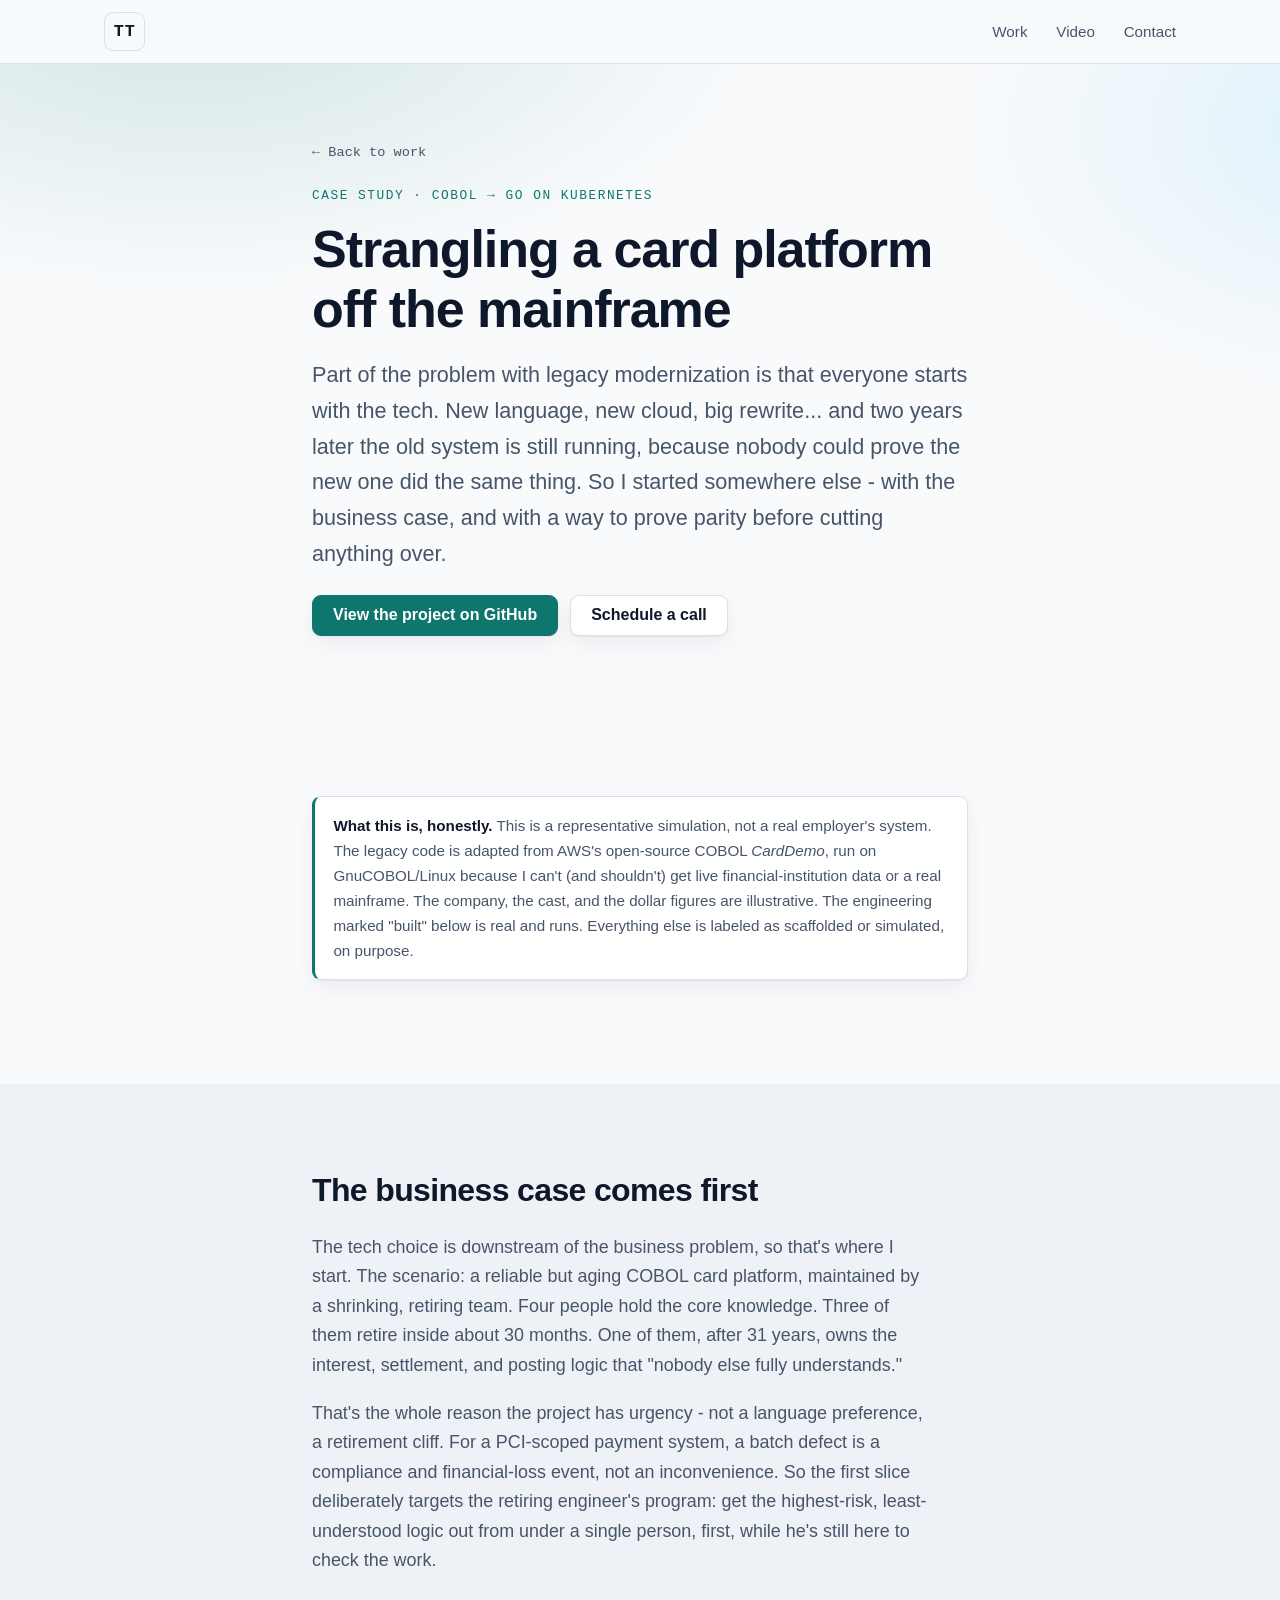
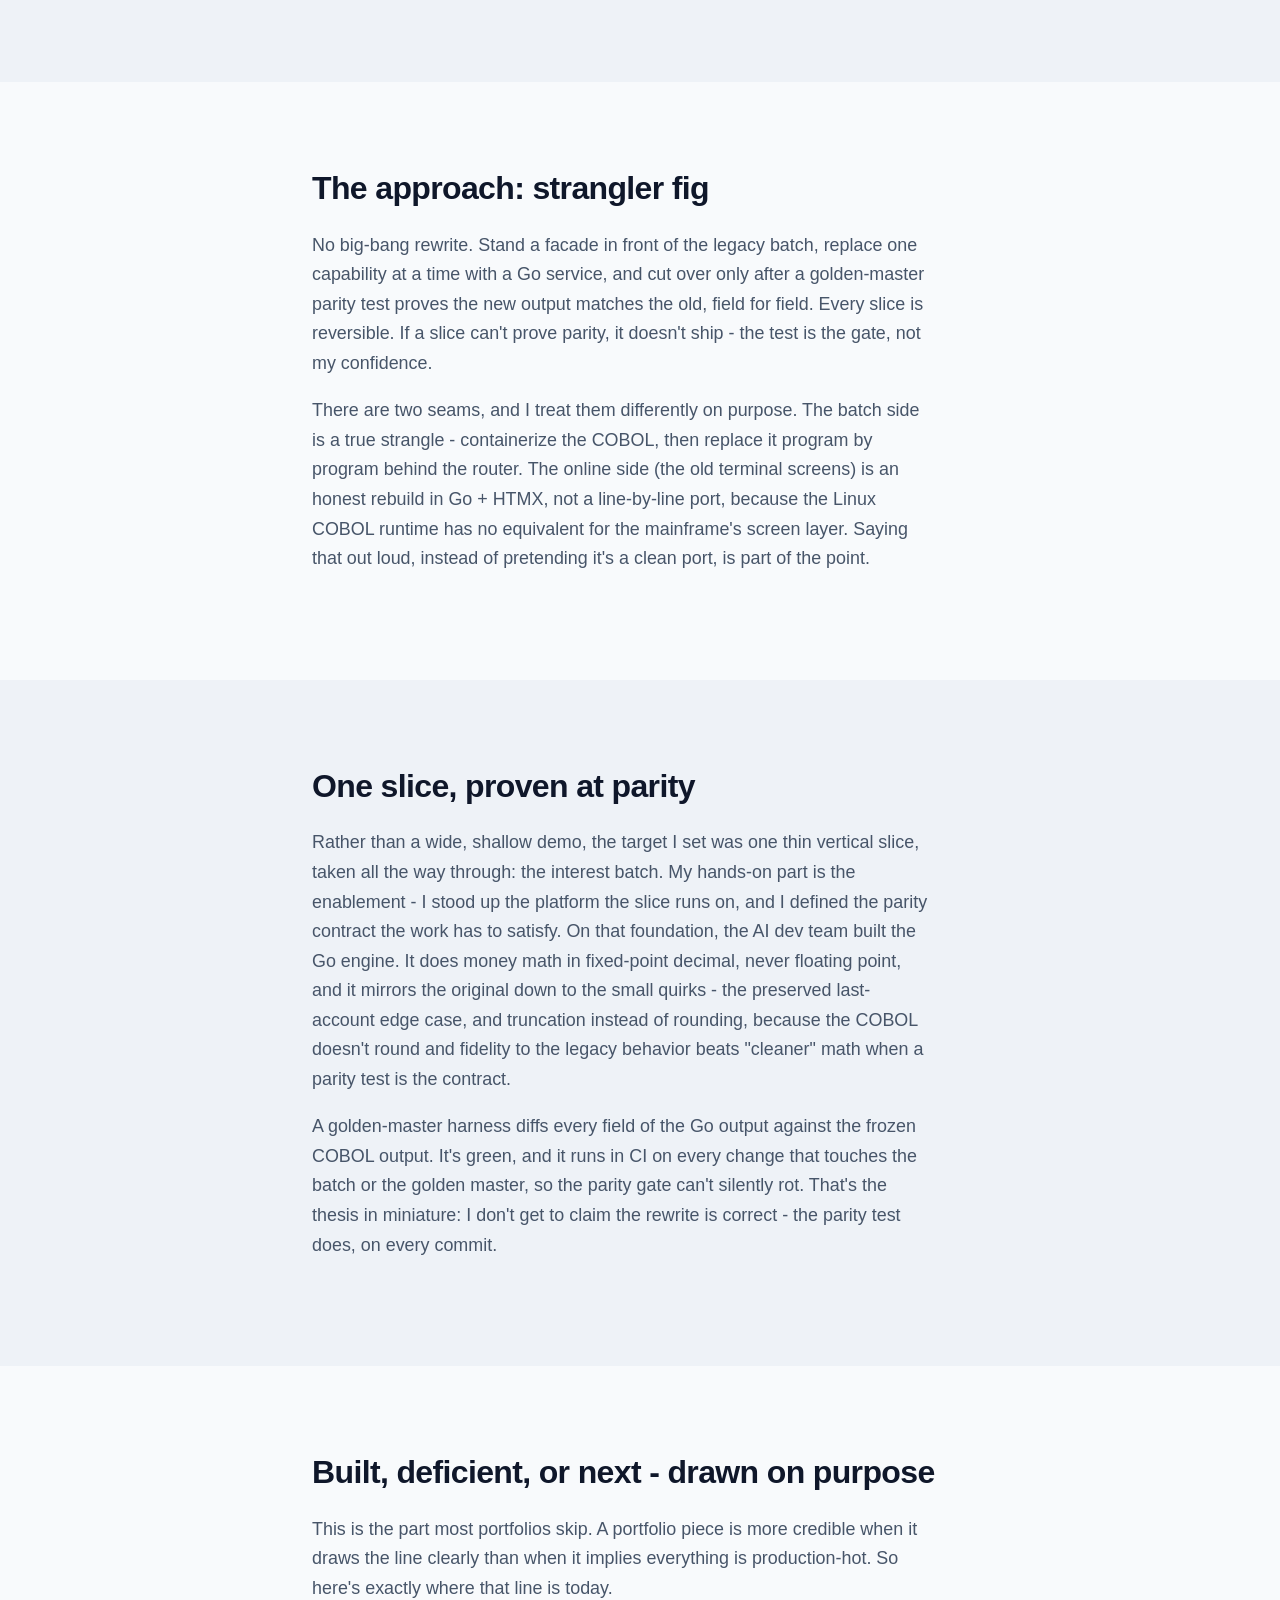
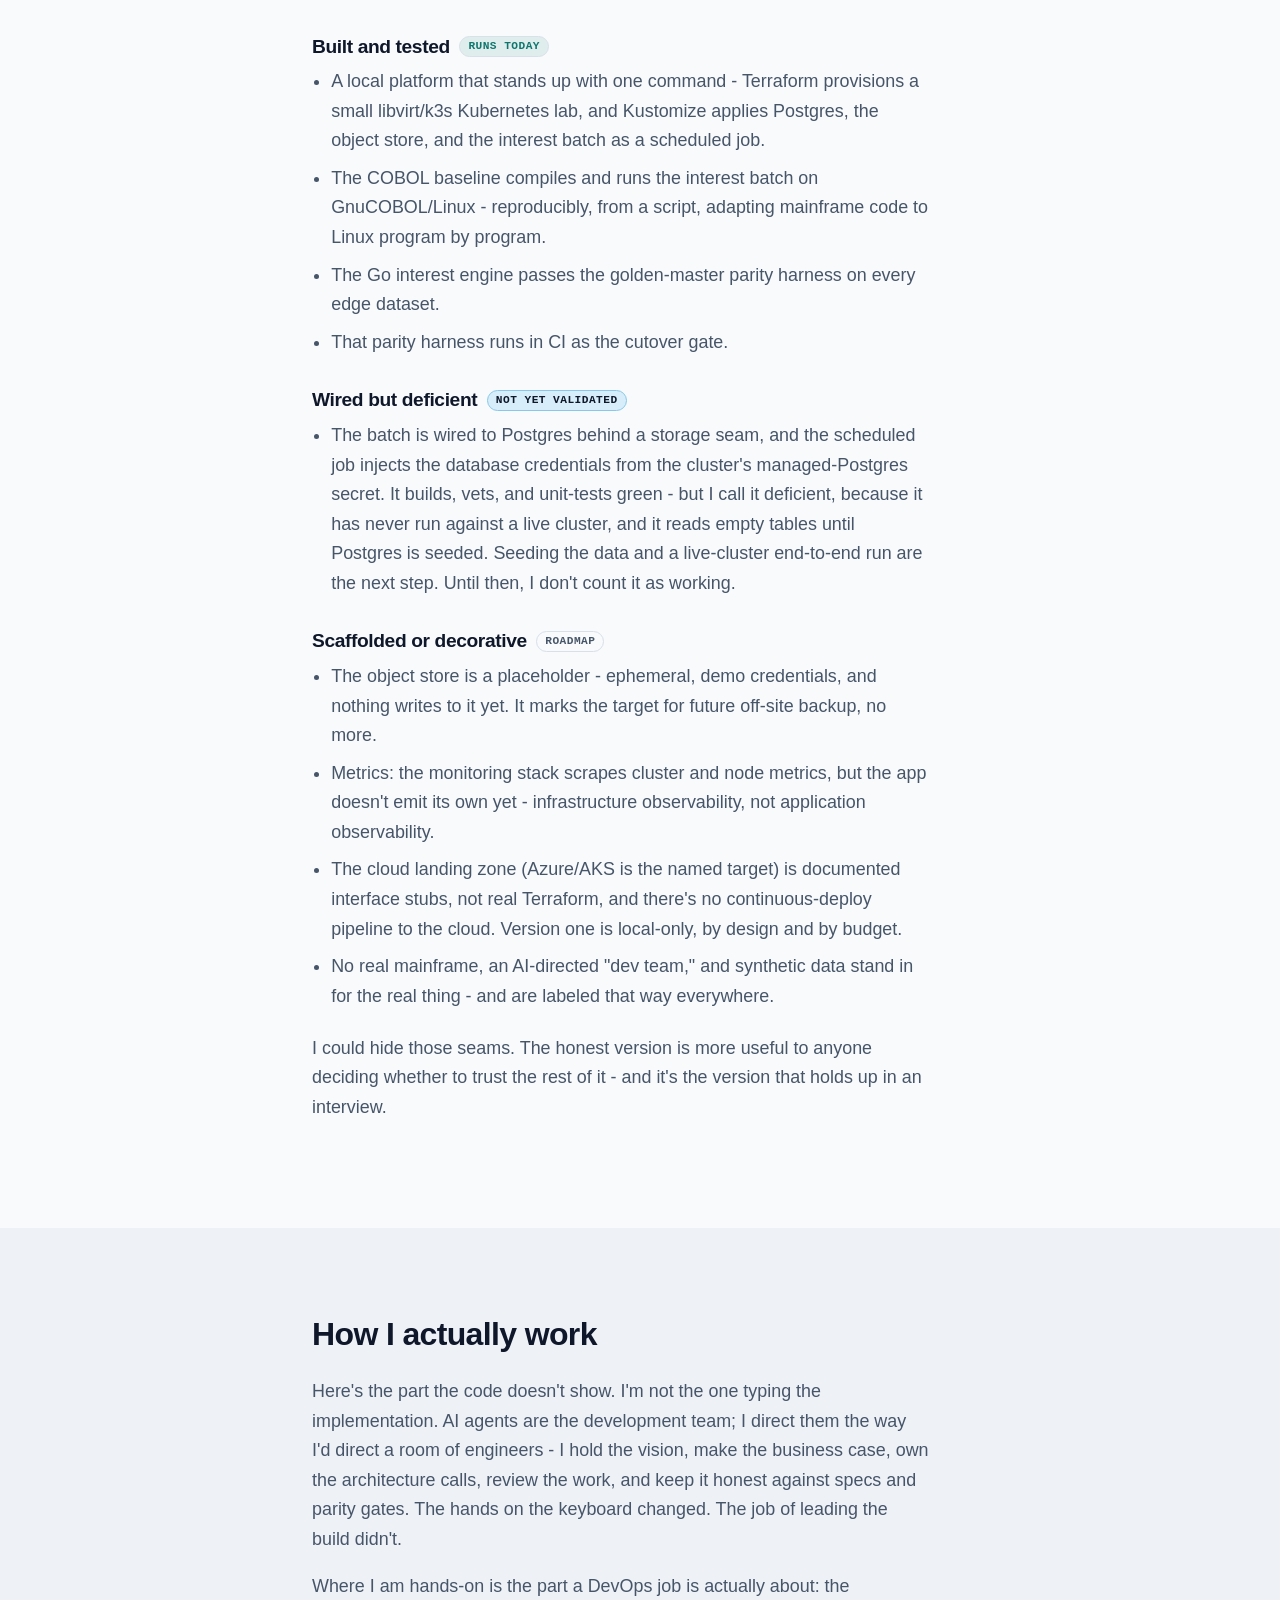
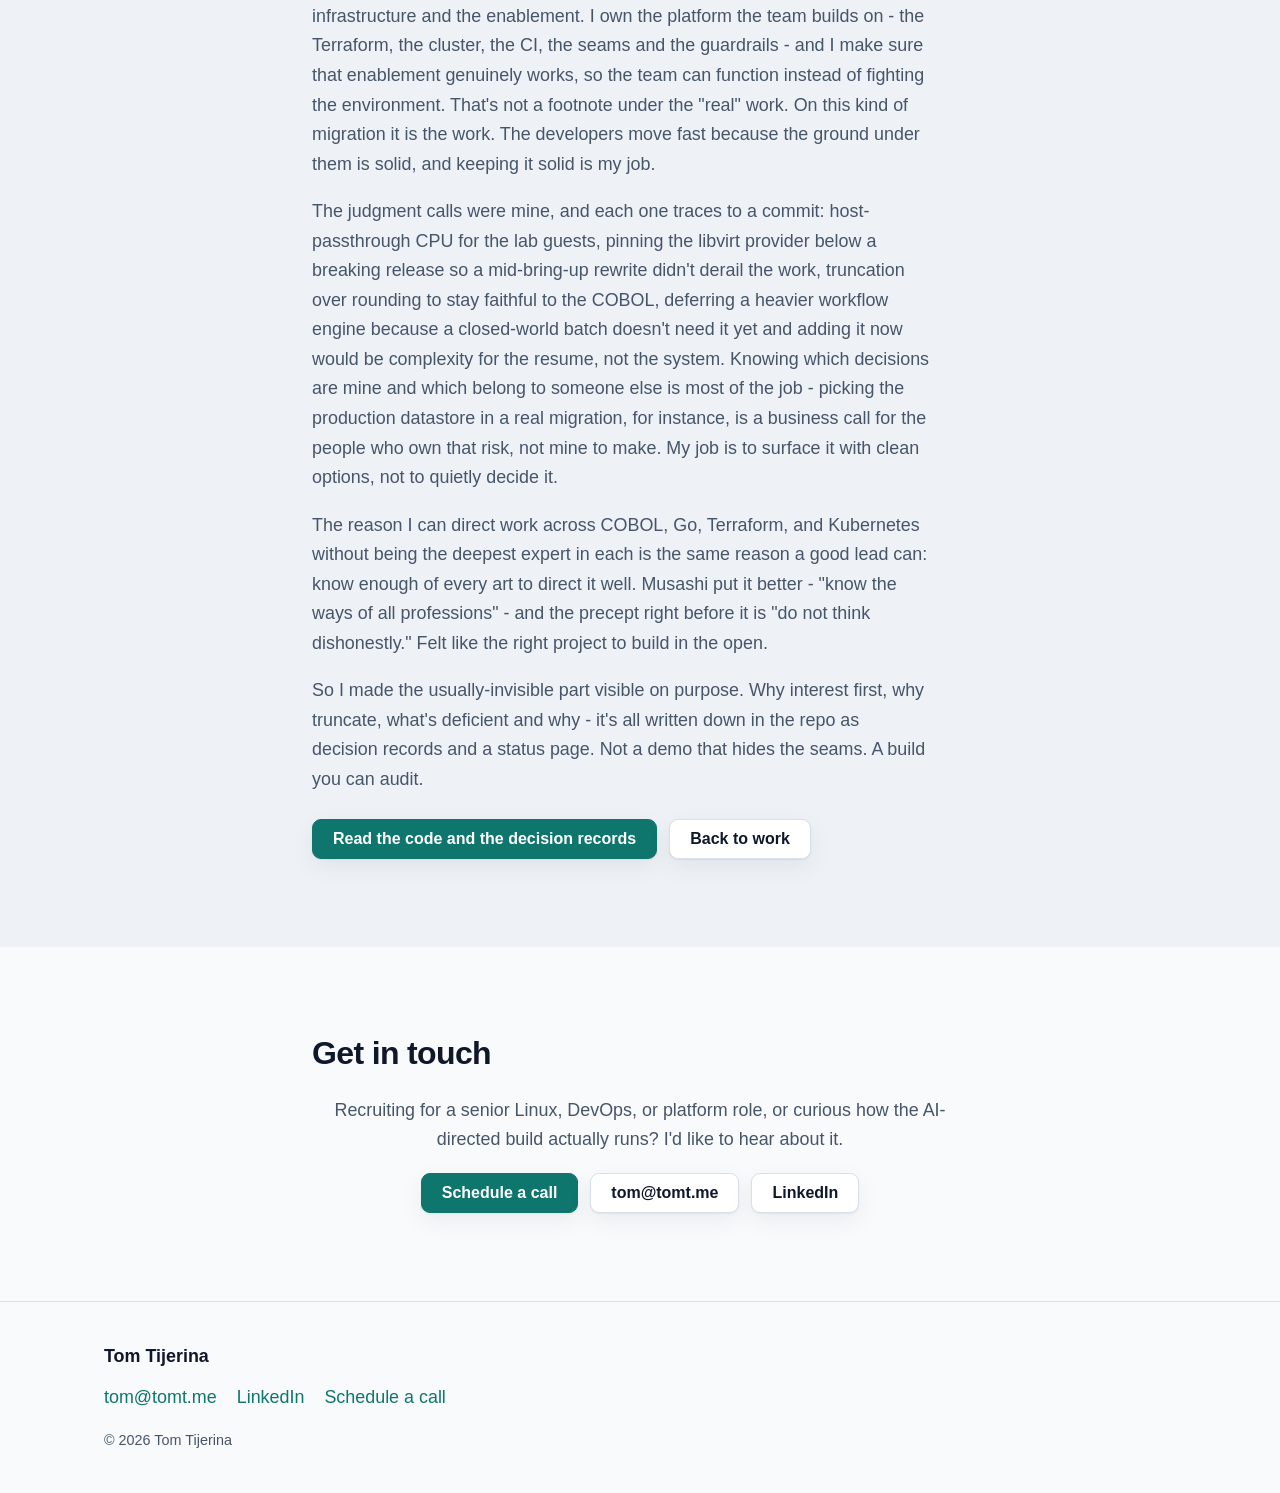
==== cardsys-modernization.html @ e2cc7437 "Add unlinked CardSys modernization case-study page Why: Tom wants to review the rendered COBOL-to-Go" ====
<!DOCTYPE html>
<html lang="en">
<head>
  <meta charset="UTF-8" />
  <meta name="viewport" content="width=device-width, initial-scale=1.0" />

  <title>Strangling a COBOL card platform off the mainframe — Tom Tijerina</title>
  <meta name="description" content="A case study: modernizing an aging COBOL credit-card platform to Go on Kubernetes with the strangler-fig pattern. Business case first, one parity-tested slice proven, and an honest line drawn between what runs today and what is still scaffolded." />
  <meta name="author" content="Tom Tijerina" />
  <link rel="canonical" href="https://tomt.me/cardsys-modernization.html" />

  <link rel="icon" href="/favicon.svg" type="image/svg+xml" />

  <!-- Open Graph -->
  <meta property="og:type" content="article" />
  <meta property="og:site_name" content="Tom Tijerina" />
  <meta property="og:title" content="Strangling a COBOL card platform off the mainframe" />
  <meta property="og:description" content="Business case first, one parity-tested slice proven, and an honest line between what runs today and what is still scaffolded. COBOL to Go on Kubernetes, the strangler-fig way." />
  <meta property="og:url" content="https://tomt.me/cardsys-modernization.html" />
  <meta property="og:image" content="https://tomt.me/og-image.png" />
  <meta property="og:image:alt" content="Tom Tijerina — mainframe modernization case study" />

  <!-- Twitter / X card -->
  <meta name="twitter:card" content="summary_large_image" />
  <meta name="twitter:title" content="Strangling a COBOL card platform off the mainframe" />
  <meta name="twitter:description" content="Business case first, one parity-tested slice proven, and an honest line between what runs today and what is still scaffolded." />
  <meta name="twitter:image" content="https://tomt.me/og-image.png" />

  <meta name="theme-color" content="#0f172a" media="(prefers-color-scheme: dark)" />
  <meta name="theme-color" content="#f8fafc" media="(prefers-color-scheme: light)" />

  <link rel="stylesheet" href="/styles.css" />

  <!-- Case-study-only styles. Scoped here so the shared stylesheet needs no edits. -->
  <style>
    .case-hero { padding-block: clamp(2.5rem, 7vw, 4.5rem); }
    .backlink {
      display: inline-block;
      font-family: var(--font-mono);
      font-size: .85rem;
      color: var(--text-muted);
      margin-bottom: 1.25rem;
    }
    .backlink:hover { color: var(--text); }
    .case-lede {
      font-size: clamp(1.1rem, 1rem + 0.6vw, 1.35rem);
      color: var(--text-muted);
      max-width: 60ch;
      margin: 0 0 1.5rem;
    }
    .disclaimer {
      background: var(--surface);
      border: 1px solid var(--border);
      border-left: 3px solid var(--accent);
      border-radius: var(--radius-sm);
      padding: 1rem 1.15rem;
      margin: 0 0 1rem;
      font-size: .95rem;
      color: var(--text-muted);
      box-shadow: var(--shadow);
    }
    .disclaimer strong { color: var(--text); }
    .prose h3 {
      font-size: 1.2rem;
      margin: 2rem 0 .6rem;
      color: var(--text);
    }
    .prose ul { color: var(--text-muted); padding-left: 1.2rem; margin: 0 0 1.1rem; }
    .prose li { margin-bottom: .5rem; }
    .status-group { margin: 0 0 1.4rem; }
    .badge {
      display: inline-block;
      font-family: var(--font-mono);
      font-size: .7rem;
      letter-spacing: .04em;
      text-transform: uppercase;
      padding: .18rem .5rem;
      border-radius: 999px;
      border: 1px solid var(--border);
      color: var(--accent);
      background: color-mix(in srgb, var(--accent) 10%, transparent);
      vertical-align: middle;
    }
    .badge--warn {
      color: var(--text);
      background: color-mix(in srgb, var(--focus) 14%, transparent);
      border-color: color-mix(in srgb, var(--focus) 40%, var(--border));
    }
    .badge--muted { color: var(--text-muted); background: transparent; }
    .status-group h3 { display: flex; align-items: center; gap: .6rem; flex-wrap: wrap; }
  </style>
</head>
<body>
  <a class="skip-link" href="#main">Skip to content</a>

  <header class="site-header">
    <nav class="nav" aria-label="Primary">
      <a class="nav__brand" href="/" aria-label="Tom Tijerina — home">TT</a>
      <ul class="nav__links">
        <li><a href="/#work">Work</a></li>
        <li><a href="/#video">Video</a></li>
        <li><a href="/#contact">Contact</a></li>
      </ul>
    </nav>
  </header>

  <main id="main">
    <!-- ===================== INTRO ===================== -->
    <section class="hero case-hero" aria-labelledby="case-title">
      <div class="container container--narrow">
        <a class="backlink" href="/#work">&larr; Back to work</a>
        <p class="hero__eyebrow">Case study &middot; COBOL &rarr; Go on Kubernetes</p>
        <h1 id="case-title" class="hero__title" style="font-size: clamp(2rem, 1.4rem + 3vw, 3.25rem);">
          Strangling a card platform off the mainframe
        </h1>
        <p class="case-lede">
          Part of the problem with legacy modernization is that everyone starts with the tech.
          New language, new cloud, big rewrite... and two years later the old system is still
          running, because nobody could prove the new one did the same thing. So I started
          somewhere else - with the business case, and with a way to prove parity before cutting
          anything over.
        </p>
        <div class="cta-row">
          <a class="btn btn--primary" href="https://github.com/Tom-T/cardsys-modernization" rel="noopener">
            View the project on GitHub
          </a>
          <a class="btn" href="https://cal.com/tomtijerina/">Schedule a call</a>
        </div>
      </div>
    </section>

    <!-- ===================== DISCLAIMER ===================== -->
    <section class="section" aria-label="What this project is">
      <div class="container container--narrow">
        <p class="disclaimer">
          <strong>What this is, honestly.</strong> This is a representative simulation, not a real
          employer's system. The legacy code is adapted from AWS's open-source COBOL <em>CardDemo</em>,
          run on GnuCOBOL/Linux because I can't (and shouldn't) get live financial-institution data or a
          real mainframe. The company, the cast, and the dollar figures are illustrative. The
          engineering marked "built" below is real and runs. Everything else is labeled as scaffolded or
          simulated, on purpose.
        </p>
      </div>
    </section>

    <!-- ===================== BUSINESS CASE ===================== -->
    <section class="section section--alt" aria-labelledby="s-business">
      <div class="container container--narrow">
        <h2 id="s-business" class="section__title">The business case comes first</h2>
        <div class="prose" style="max-width: 62ch;">
          <p>
            The tech choice is downstream of the business problem, so that's where I start. The
            scenario: a reliable but aging COBOL card platform, maintained by a shrinking, retiring
            team. Four people hold the core knowledge. Three of them retire inside about 30 months. One
            of them, after 31 years, owns the interest, settlement, and posting logic that "nobody else
            fully understands."
          </p>
          <p>
            That's the whole reason the project has urgency - not a language preference, a retirement
            cliff. For a PCI-scoped payment system, a batch defect is a compliance and financial-loss
            event, not an inconvenience. So the first slice deliberately targets the retiring engineer's
            program: get the highest-risk, least-understood logic out from under a single person, first,
            while he's still here to check the work.
          </p>
        </div>
      </div>
    </section>

    <!-- ===================== APPROACH ===================== -->
    <section class="section" aria-labelledby="s-approach">
      <div class="container container--narrow">
        <h2 id="s-approach" class="section__title">The approach: strangler fig</h2>
        <div class="prose" style="max-width: 62ch;">
          <p>
            No big-bang rewrite. Stand a facade in front of the legacy batch, replace one capability at
            a time with a Go service, and cut over only after a golden-master parity test proves the new
            output matches the old, field for field. Every slice is reversible. If a slice can't prove
            parity, it doesn't ship - the test is the gate, not my confidence.
          </p>
          <p>
            There are two seams, and I treat them differently on purpose. The batch side is a true
            strangle - containerize the COBOL, then replace it program by program behind the router. The
            online side (the old terminal screens) is an honest rebuild in Go + HTMX, not a line-by-line
            port, because the Linux COBOL runtime has no equivalent for the mainframe's screen layer.
            Saying that out loud, instead of pretending it's a clean port, is part of the point.
          </p>
        </div>
      </div>
    </section>

    <!-- ===================== THE SLICE ===================== -->
    <section class="section section--alt" aria-labelledby="s-slice">
      <div class="container container--narrow">
        <h2 id="s-slice" class="section__title">One slice, proven at parity</h2>
        <div class="prose" style="max-width: 62ch;">
          <p>
            Rather than a wide, shallow demo, the target I set was one thin vertical slice, taken all
            the way through: the interest batch. My hands-on part is the enablement - I stood up the
            platform the slice runs on, and I defined the parity contract the work has to satisfy. On
            that foundation, the AI dev team built the Go engine. It does money math in fixed-point
            decimal, never floating point, and it mirrors the original down to the small quirks - the
            preserved last-account edge case, and truncation instead of rounding, because the COBOL
            doesn't round and fidelity to the legacy behavior beats "cleaner" math when a parity test
            is the contract.
          </p>
          <p>
            A golden-master harness diffs every field of the Go output against the frozen COBOL output.
            It's green, and it runs in CI on every change that touches the batch or the golden master, so
            the parity gate can't silently rot. That's the thesis in miniature: I don't get to claim the
            rewrite is correct - the parity test does, on every commit.
          </p>
        </div>
      </div>
    </section>

    <!-- ===================== HONEST STATUS ===================== -->
    <section class="section" aria-labelledby="s-status">
      <div class="container container--narrow">
        <h2 id="s-status" class="section__title">Built, deficient, or next - drawn on purpose</h2>
        <div class="prose" style="max-width: 62ch;">
          <p>
            This is the part most portfolios skip. A portfolio piece is more credible when it draws the
            line clearly than when it implies everything is production-hot. So here's exactly where that
            line is today.
          </p>

          <div class="status-group">
            <h3>Built and tested <span class="badge">runs today</span></h3>
            <ul>
              <li>A local platform that stands up with one command - Terraform provisions a small
                libvirt/k3s Kubernetes lab, and Kustomize applies Postgres, the object store, and the
                interest batch as a scheduled job.</li>
              <li>The COBOL baseline compiles and runs the interest batch on GnuCOBOL/Linux -
                reproducibly, from a script, adapting mainframe code to Linux program by program.</li>
              <li>The Go interest engine passes the golden-master parity harness on every edge dataset.</li>
              <li>That parity harness runs in CI as the cutover gate.</li>
            </ul>
          </div>

          <div class="status-group">
            <h3>Wired but deficient <span class="badge badge--warn">not yet validated</span></h3>
            <ul>
              <li>The batch is wired to Postgres behind a storage seam, and the scheduled job injects the
                database credentials from the cluster's managed-Postgres secret. It builds, vets, and
                unit-tests green - but I call it deficient, because it has never run against a live
                cluster, and it reads empty tables until Postgres is seeded. Seeding the data and a
                live-cluster end-to-end run are the next step. Until then, I don't count it as working.</li>
            </ul>
          </div>

          <div class="status-group">
            <h3>Scaffolded or decorative <span class="badge badge--muted">roadmap</span></h3>
            <ul>
              <li>The object store is a placeholder - ephemeral, demo credentials, and nothing writes to
                it yet. It marks the target for future off-site backup, no more.</li>
              <li>Metrics: the monitoring stack scrapes cluster and node metrics, but the app doesn't emit
                its own yet - infrastructure observability, not application observability.</li>
              <li>The cloud landing zone (Azure/AKS is the named target) is documented interface stubs,
                not real Terraform, and there's no continuous-deploy pipeline to the cloud. Version one is
                local-only, by design and by budget.</li>
              <li>No real mainframe, an AI-directed "dev team," and synthetic data stand in for the real
                thing - and are labeled that way everywhere.</li>
            </ul>
          </div>

          <p>
            I could hide those seams. The honest version is more useful to anyone deciding whether to
            trust the rest of it - and it's the version that holds up in an interview.
          </p>
        </div>
      </div>
    </section>

    <!-- ===================== HOW I WORK ===================== -->
    <section class="section section--alt" aria-labelledby="s-how">
      <div class="container container--narrow">
        <h2 id="s-how" class="section__title">How I actually work</h2>
        <div class="prose" style="max-width: 62ch;">
          <p>
            Here's the part the code doesn't show. I'm not the one typing the implementation. AI agents
            are the development team; I direct them the way I'd direct a room of engineers - I hold the
            vision, make the business case, own the architecture calls, review the work, and keep it
            honest against specs and parity gates. The hands on the keyboard changed. The job of leading
            the build didn't.
          </p>
          <p>
            Where I am hands-on is the part a DevOps job is actually about: the infrastructure and the
            enablement. I own the platform the team builds on - the Terraform, the cluster, the CI, the
            seams and the guardrails - and I make sure that enablement genuinely works, so the team can
            function instead of fighting the environment. That's not a footnote under the "real" work.
            On this kind of migration it is the work. The developers move fast because the ground under
            them is solid, and keeping it solid is my job.
          </p>
          <p>
            The judgment calls were mine, and each one traces to a commit: host-passthrough CPU for the
            lab guests, pinning the libvirt provider below a breaking release so a mid-bring-up rewrite
            didn't derail the work, truncation over rounding to stay faithful to the COBOL, deferring a
            heavier workflow engine because a closed-world batch doesn't need it yet and adding it now
            would be complexity for the resume, not the system. Knowing which decisions are mine and
            which belong to someone else is most of the job - picking the production datastore in a real
            migration, for instance, is a business call for the people who own that risk, not mine to
            make. My job is to surface it with clean options, not to quietly decide it.
          </p>
          <p>
            The reason I can direct work across COBOL, Go, Terraform, and Kubernetes without being the
            deepest expert in each is the same reason a good lead can: know enough of every art to direct
            it well. Musashi put it better - "know the ways of all professions" - and the precept right
            before it is "do not think dishonestly." Felt like the right project to build in the open.
          </p>
          <p>
            So I made the usually-invisible part visible on purpose. Why interest first, why truncate,
            what's deficient and why - it's all written down in the repo as decision records and a status
            page. Not a demo that hides the seams. A build you can audit.
          </p>
        </div>
        <div class="cta-row" style="margin-top: 1.5rem;">
          <a class="btn btn--primary" href="https://github.com/Tom-T/cardsys-modernization" rel="noopener">
            Read the code and the decision records
          </a>
          <a class="btn" href="/#work">Back to work</a>
        </div>
      </div>
    </section>

    <!-- ===================== CONTACT ===================== -->
    <section class="section" id="contact" aria-labelledby="s-contact">
      <div class="container container--narrow">
        <h2 id="s-contact" class="section__title">Get in touch</h2>
        <p class="prose prose--center">
          Recruiting for a senior Linux, DevOps, or platform role, or curious how the AI-directed build
          actually runs? I'd like to hear about it.
        </p>
        <div class="cta-row cta-row--center">
          <a class="btn btn--primary" href="https://cal.com/tomtijerina/">Schedule a call</a>
          <a class="btn" href="mailto:tom@tomt.me">tom@tomt.me</a>
          <a class="btn" href="https://linkedin.com/in/tomtijerina" rel="noopener">LinkedIn</a>
        </div>
      </div>
    </section>
  </main>

  <footer class="site-footer">
    <div class="container">
      <p class="site-footer__name">Tom Tijerina</p>
      <ul class="site-footer__links">
        <li><a href="mailto:tom@tomt.me">tom@tomt.me</a></li>
        <li><a href="https://linkedin.com/in/tomtijerina" rel="noopener">LinkedIn</a></li>
        <li><a href="https://cal.com/tomtijerina/">Schedule a call</a></li>
      </ul>
      <p class="site-footer__note">&copy; <span id="year">2026</span> Tom Tijerina</p>
    </div>
  </footer>

  <script src="/script.js" defer></script>
</body>
</html>
---- styles.css ----
/* =========================================================
   Tom Tijerina — hire-me landing page
   Pure static, no build step, no external dependencies.
   Mobile-first, responsive, prefers-color-scheme aware.
   ========================================================= */

/* ---------- Design tokens ---------- */
:root {
  --font-sans: -apple-system, BlinkMacSystemFont, "Segoe UI", Roboto, Helvetica,
    Arial, "Apple Color Emoji", "Segoe UI Emoji", sans-serif;
  --font-mono: ui-monospace, SFMono-Regular, "SF Mono", Menlo, Consolas,
    "Liberation Mono", monospace;

  --maxw: 72rem;
  --maxw-narrow: 46rem;
  --radius: 14px;
  --radius-sm: 9px;

  /* Light theme (default) */
  --bg: #f8fafc;
  --bg-alt: #eef2f7;
  --surface: #ffffff;
  --text: #0f172a;
  --text-muted: #475569;
  --border: #d8e0ea;
  --accent: #0f766e;         /* teal — restrained, professional */
  --accent-strong: #0b5b54;
  --accent-contrast: #ffffff;
  --focus: #0ea5e9;
  --shadow: 0 1px 2px rgba(15, 23, 42, .06), 0 8px 24px rgba(15, 23, 42, .06);
}

@media (prefers-color-scheme: dark) {
  :root {
    --bg: #0b1120;
    --bg-alt: #0f172a;
    --surface: #131c30;
    --text: #e8eef7;
    --text-muted: #9fb0c6;
    --border: #24304a;
    --accent: #2dd4bf;
    --accent-strong: #5eead4;
    --accent-contrast: #04211d;
    --focus: #38bdf8;
    --shadow: 0 1px 2px rgba(0, 0, 0, .4), 0 12px 32px rgba(0, 0, 0, .35);
  }
}

/* ---------- Reset / base ---------- */
*, *::before, *::after { box-sizing: border-box; }

html { scroll-behavior: smooth; -webkit-text-size-adjust: 100%; }

@media (prefers-reduced-motion: reduce) {
  html { scroll-behavior: auto; }
  * { animation-duration: .001ms !important; transition-duration: .001ms !important; }
}

body {
  margin: 0;
  font-family: var(--font-sans);
  font-size: clamp(1rem, 0.96rem + 0.2vw, 1.125rem);
  line-height: 1.65;
  color: var(--text);
  background: var(--bg);
  -webkit-font-smoothing: antialiased;
  text-rendering: optimizeLegibility;
}

h1, h2, h3 { line-height: 1.15; letter-spacing: -0.02em; margin: 0; }

a { color: var(--accent); text-decoration: none; }
a:hover { text-decoration: underline; }

img, svg { max-width: 100%; height: auto; display: block; }

:focus-visible {
  outline: 3px solid var(--focus);
  outline-offset: 2px;
  border-radius: 4px;
}

.skip-link {
  position: absolute;
  left: -9999px;
  top: 0;
  background: var(--accent);
  color: var(--accent-contrast);
  padding: .6rem 1rem;
  border-radius: 0 0 var(--radius-sm) 0;
  z-index: 100;
}
.skip-link:focus { left: 0; }

/* ---------- Layout ---------- */
.container {
  width: 100%;
  max-width: var(--maxw);
  margin-inline: auto;
  padding-inline: clamp(1.15rem, 4vw, 2.5rem);
}
.container--narrow { max-width: var(--maxw-narrow); }

.section { padding-block: clamp(3rem, 8vw, 5.5rem); }
.section--alt { background: var(--bg-alt); }

.section__title {
  font-size: clamp(1.5rem, 1.2rem + 1.4vw, 2rem);
  margin-bottom: 1.5rem;
}

.prose { color: var(--text-muted); max-width: 62ch; margin: 0 0 1.1rem; }
.prose--center { margin-inline: auto; text-align: center; }

/* ---------- Header / nav ---------- */
.site-header {
  position: sticky;
  top: 0;
  z-index: 50;
  background: color-mix(in srgb, var(--bg) 88%, transparent);
  backdrop-filter: saturate(1.4) blur(8px);
  border-bottom: 1px solid var(--border);
}
.nav {
  display: flex;
  align-items: center;
  justify-content: space-between;
  gap: 1rem;
  max-width: var(--maxw);
  margin-inline: auto;
  padding: .75rem clamp(1.15rem, 4vw, 2.5rem);
}
.nav__brand {
  font-family: var(--font-mono);
  font-weight: 700;
  font-size: 1.05rem;
  letter-spacing: .05em;
  color: var(--text);
  border: 1.5px solid var(--border);
  border-radius: var(--radius-sm);
  padding: .3rem .55rem;
}
.nav__brand:hover { text-decoration: none; border-color: var(--accent); }
.nav__links {
  display: flex;
  gap: clamp(.9rem, 3vw, 1.8rem);
  list-style: none;
  margin: 0;
  padding: 0;
}
.nav__links a { color: var(--text-muted); font-size: .95rem; }
.nav__links a:hover { color: var(--text); }

/* ---------- Hero ---------- */
.hero {
  padding-block: clamp(3.5rem, 10vw, 7rem);
  background:
    radial-gradient(60rem 30rem at 15% -10%, color-mix(in srgb, var(--accent) 16%, transparent), transparent 60%),
    radial-gradient(50rem 30rem at 110% 10%, color-mix(in srgb, var(--focus) 12%, transparent), transparent 55%);
}
.hero__eyebrow {
  font-family: var(--font-mono);
  text-transform: uppercase;
  letter-spacing: .12em;
  font-size: .8rem;
  color: var(--accent);
  margin: 0 0 .9rem;
}
.hero__title {
  font-size: clamp(2.5rem, 1.8rem + 4vw, 4.5rem);
  margin-bottom: 1.1rem;
}
.hero__lede {
  font-size: clamp(1.1rem, 1rem + 0.6vw, 1.4rem);
  color: var(--text-muted);
  max-width: 40ch;
  margin: 0 0 2rem;
}

/* Hero portrait layout */
.hero__grid {
  display: grid;
  gap: clamp(2rem, 5vw, 3.5rem);
  grid-template-columns: 1fr;
  align-items: center;
}
@media (min-width: 46rem) {
  .hero__grid { grid-template-columns: 1.3fr 0.9fr; }
}
.hero__portrait { margin: 0; justify-self: center; }
.hero__portrait img {
  width: 100%;
  max-width: 20rem;
  border-radius: var(--radius);
  border: 1px solid var(--border);
  box-shadow: var(--shadow);
}

/* ---------- Buttons ---------- */
.cta-row {
  display: flex;
  flex-wrap: wrap;
  gap: .75rem;
}
.cta-row--center { justify-content: center; }

.btn {
  display: inline-flex;
  align-items: center;
  justify-content: center;
  gap: .5rem;
  padding: .7rem 1.25rem;
  font-size: 1rem;
  font-weight: 600;
  line-height: 1;
  color: var(--text);
  background: var(--surface);
  border: 1.5px solid var(--border);
  border-radius: var(--radius-sm);
  box-shadow: var(--shadow);
  transition: transform .12s ease, border-color .12s ease, background .12s ease;
}
.btn:hover {
  text-decoration: none;
  transform: translateY(-1px);
  border-color: var(--accent);
}
.btn--primary {
  color: var(--accent-contrast);
  background: var(--accent);
  border-color: var(--accent);
}
.btn--primary:hover { background: var(--accent-strong); border-color: var(--accent-strong); }

/* ---------- Cards ---------- */
.cards {
  display: grid;
  gap: 1.25rem;
  grid-template-columns: 1fr;
}
@media (min-width: 46rem) {
  .cards { grid-template-columns: repeat(2, 1fr); }
}
.card {
  background: var(--surface);
  border: 1px solid var(--border);
  border-radius: var(--radius);
  padding: 1.6rem;
  box-shadow: var(--shadow);
  display: flex;
  flex-direction: column;
}
.card__title { font-size: 1.35rem; margin-bottom: .35rem; }
.card__tag {
  font-family: var(--font-mono);
  font-size: .78rem;
  letter-spacing: .02em;
  color: var(--accent);
  margin: 0 0 .9rem;
}
.card__body { color: var(--text-muted); margin: 0 0 1.2rem; }
.card__links {
  margin: auto 0 0;
  display: flex;
  flex-wrap: wrap;
  gap: 1rem;
  font-size: .95rem;
}
.card__links a[aria-disabled="true"] {
  color: var(--text-muted);
  font-style: italic;
  cursor: not-allowed;
  pointer-events: none;
}

/* ---------- Video ---------- */
.video-grid {
  display: grid;
  gap: 1.5rem;
  grid-template-columns: 1fr;
}
@media (min-width: 46rem) {
  .video-grid { grid-template-columns: repeat(2, 1fr); }
}
.video { margin: 0; }
.video__frame {
  position: relative;
  aspect-ratio: 16 / 9;
  border-radius: var(--radius);
  overflow: hidden;
  border: 1px solid var(--border);
  box-shadow: var(--shadow);
  background: var(--bg-alt);
}
.video__frame iframe {
  position: absolute;
  inset: 0;
  width: 100%;
  height: 100%;
  border: 0;
}
.video__placeholder {
  position: absolute;
  inset: 0;
  display: grid;
  place-items: center;
  color: var(--text-muted);
  font-family: var(--font-mono);
  font-size: .95rem;
  background:
    repeating-linear-gradient(
      45deg,
      color-mix(in srgb, var(--border) 40%, transparent) 0 10px,
      transparent 10px 20px);
}
.video__caption {
  margin-top: .6rem;
  font-size: .9rem;
  color: var(--text-muted);
}

/* ---------- Footer ---------- */
.site-footer {
  border-top: 1px solid var(--border);
  padding-block: 2.5rem;
  background: var(--bg);
}
.site-footer__name { font-weight: 700; margin: 0 0 .75rem; }
.site-footer__links {
  list-style: none;
  display: flex;
  flex-wrap: wrap;
  gap: 1.25rem;
  padding: 0;
  margin: 0 0 1rem;
}
.site-footer__note { color: var(--text-muted); font-size: .9rem; margin: 0; }
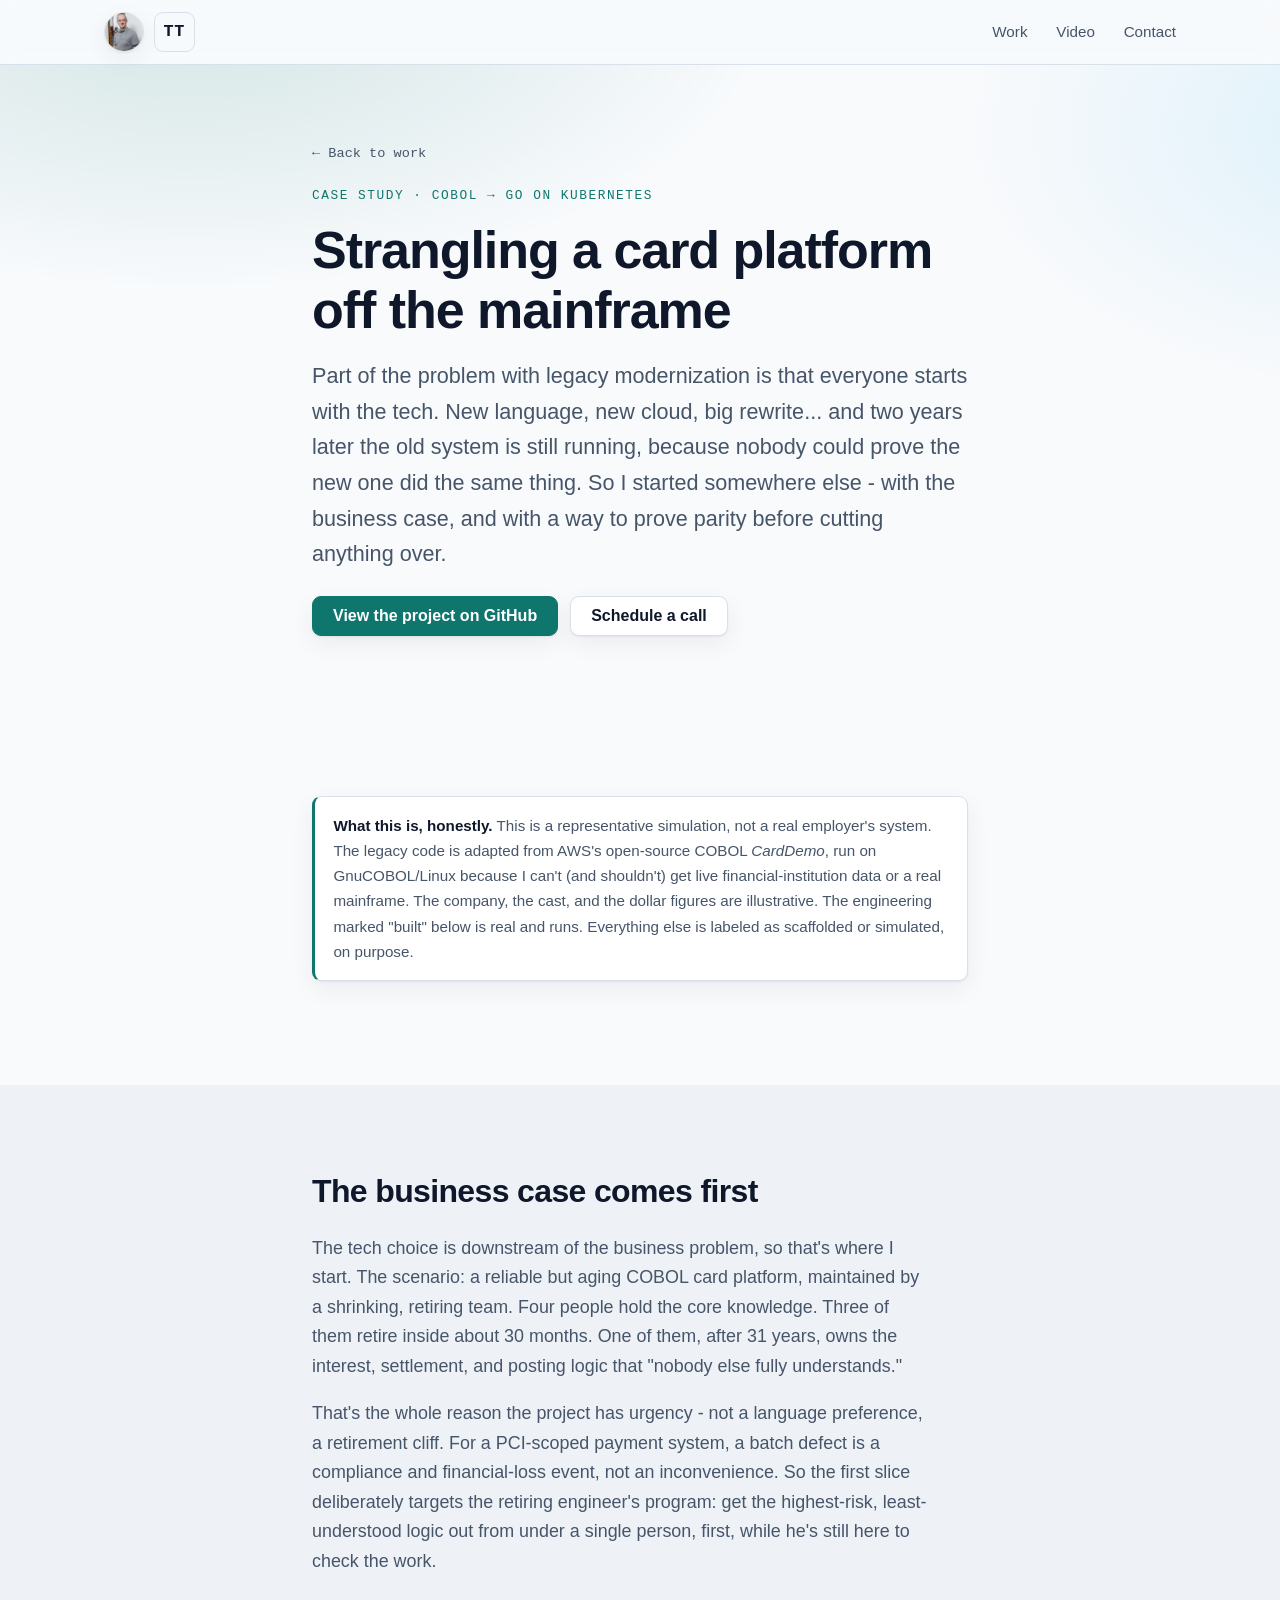
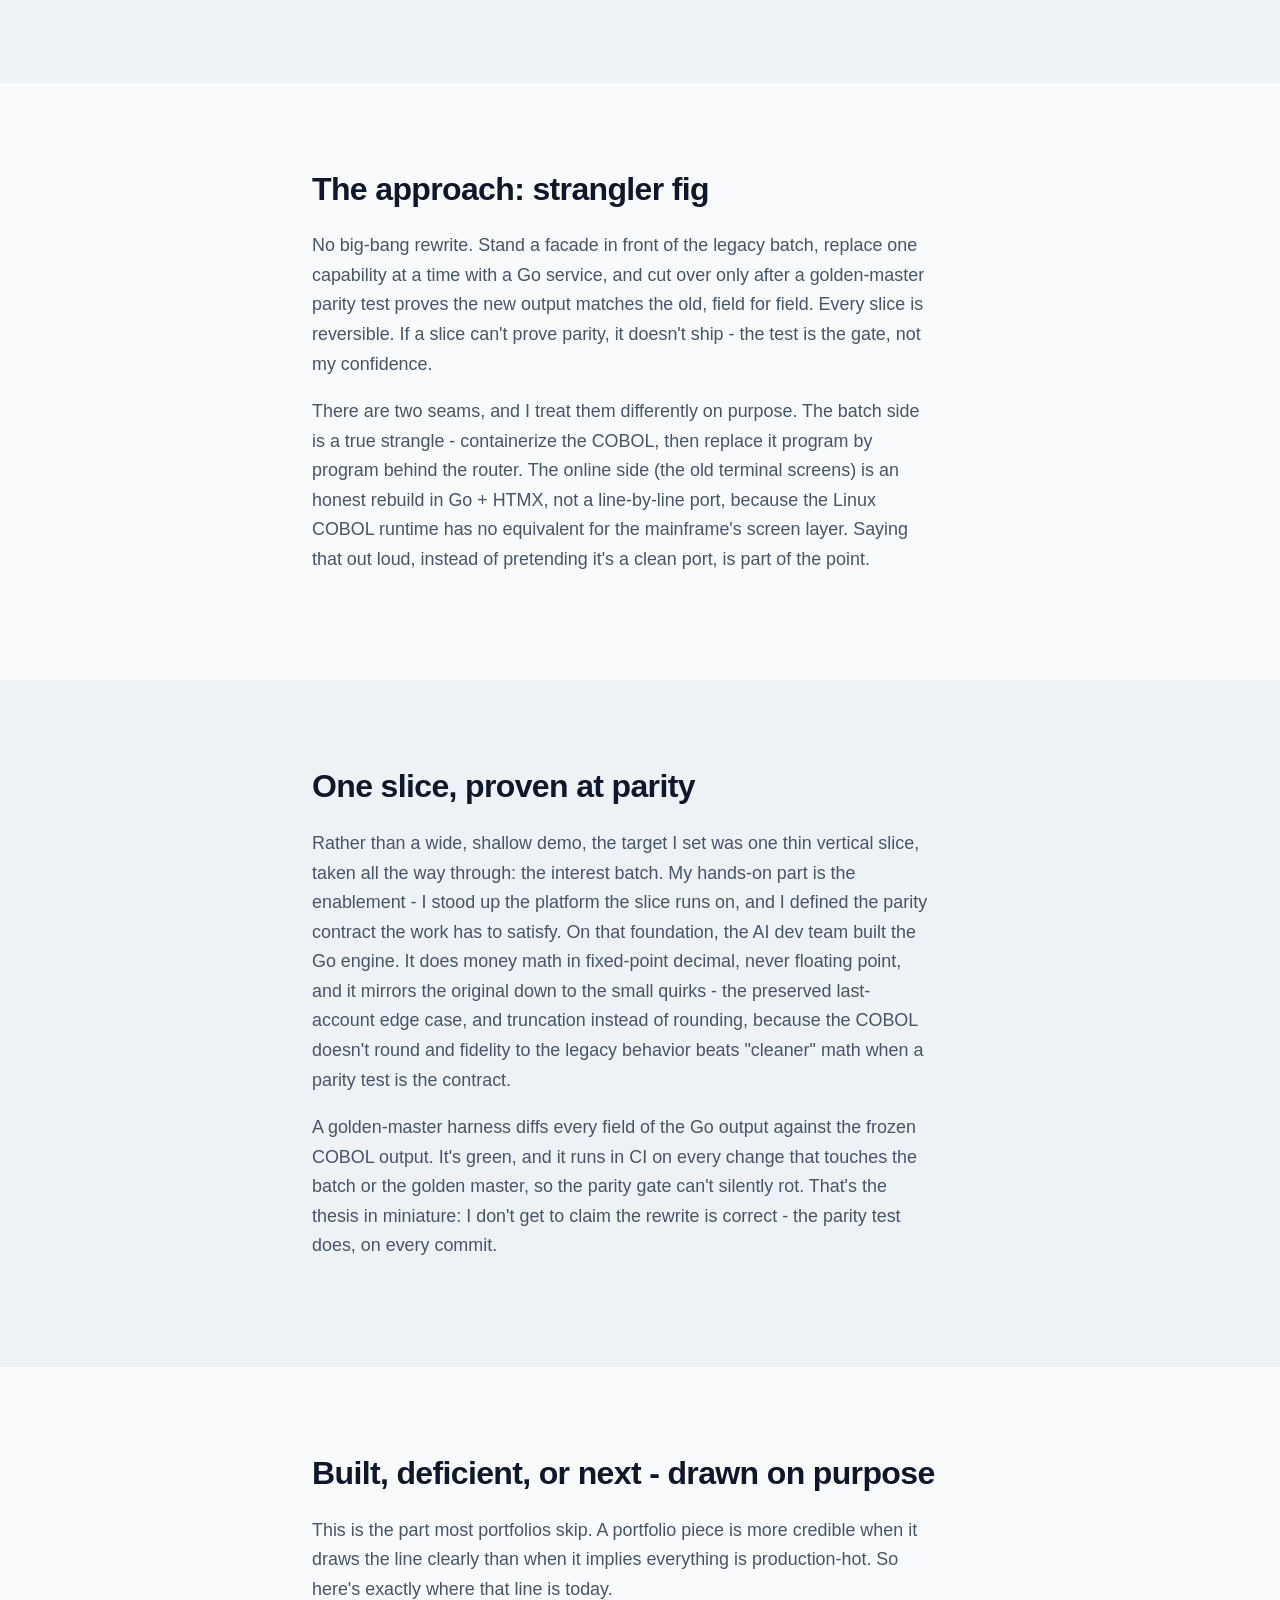
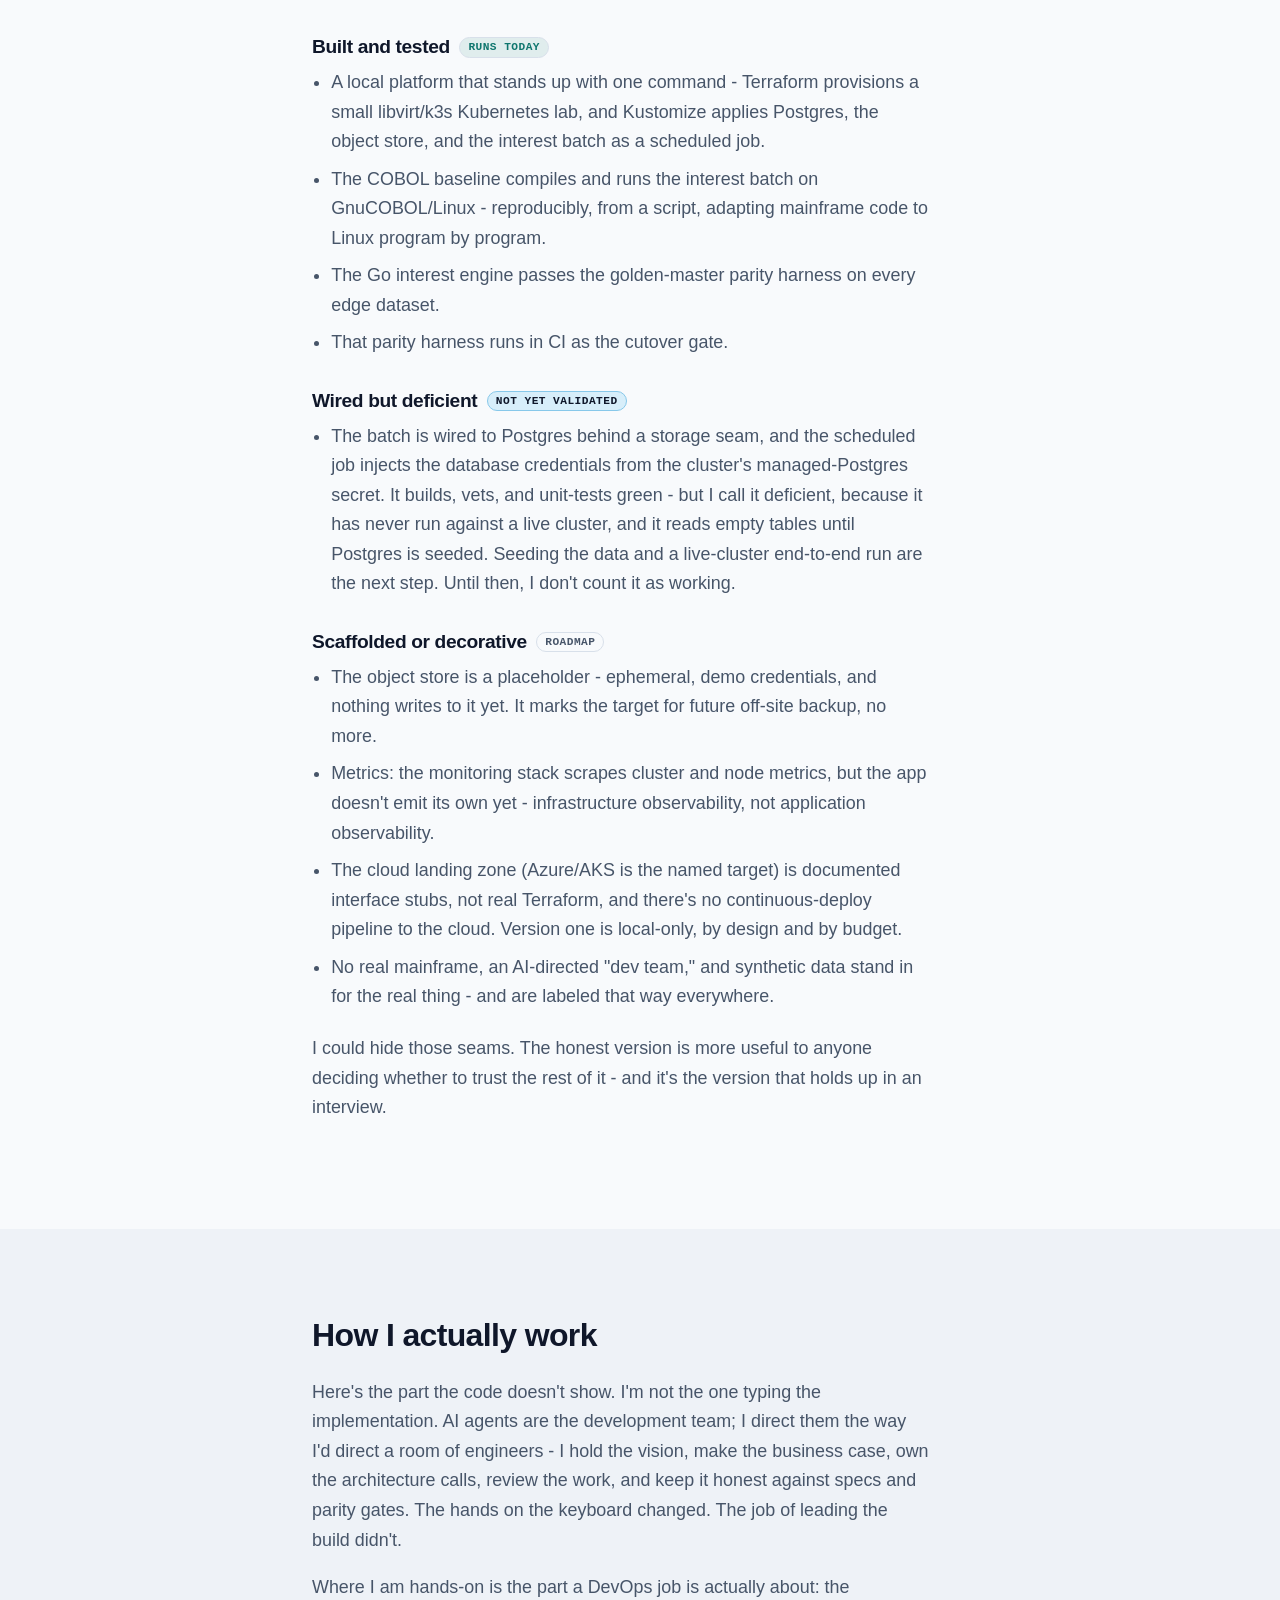
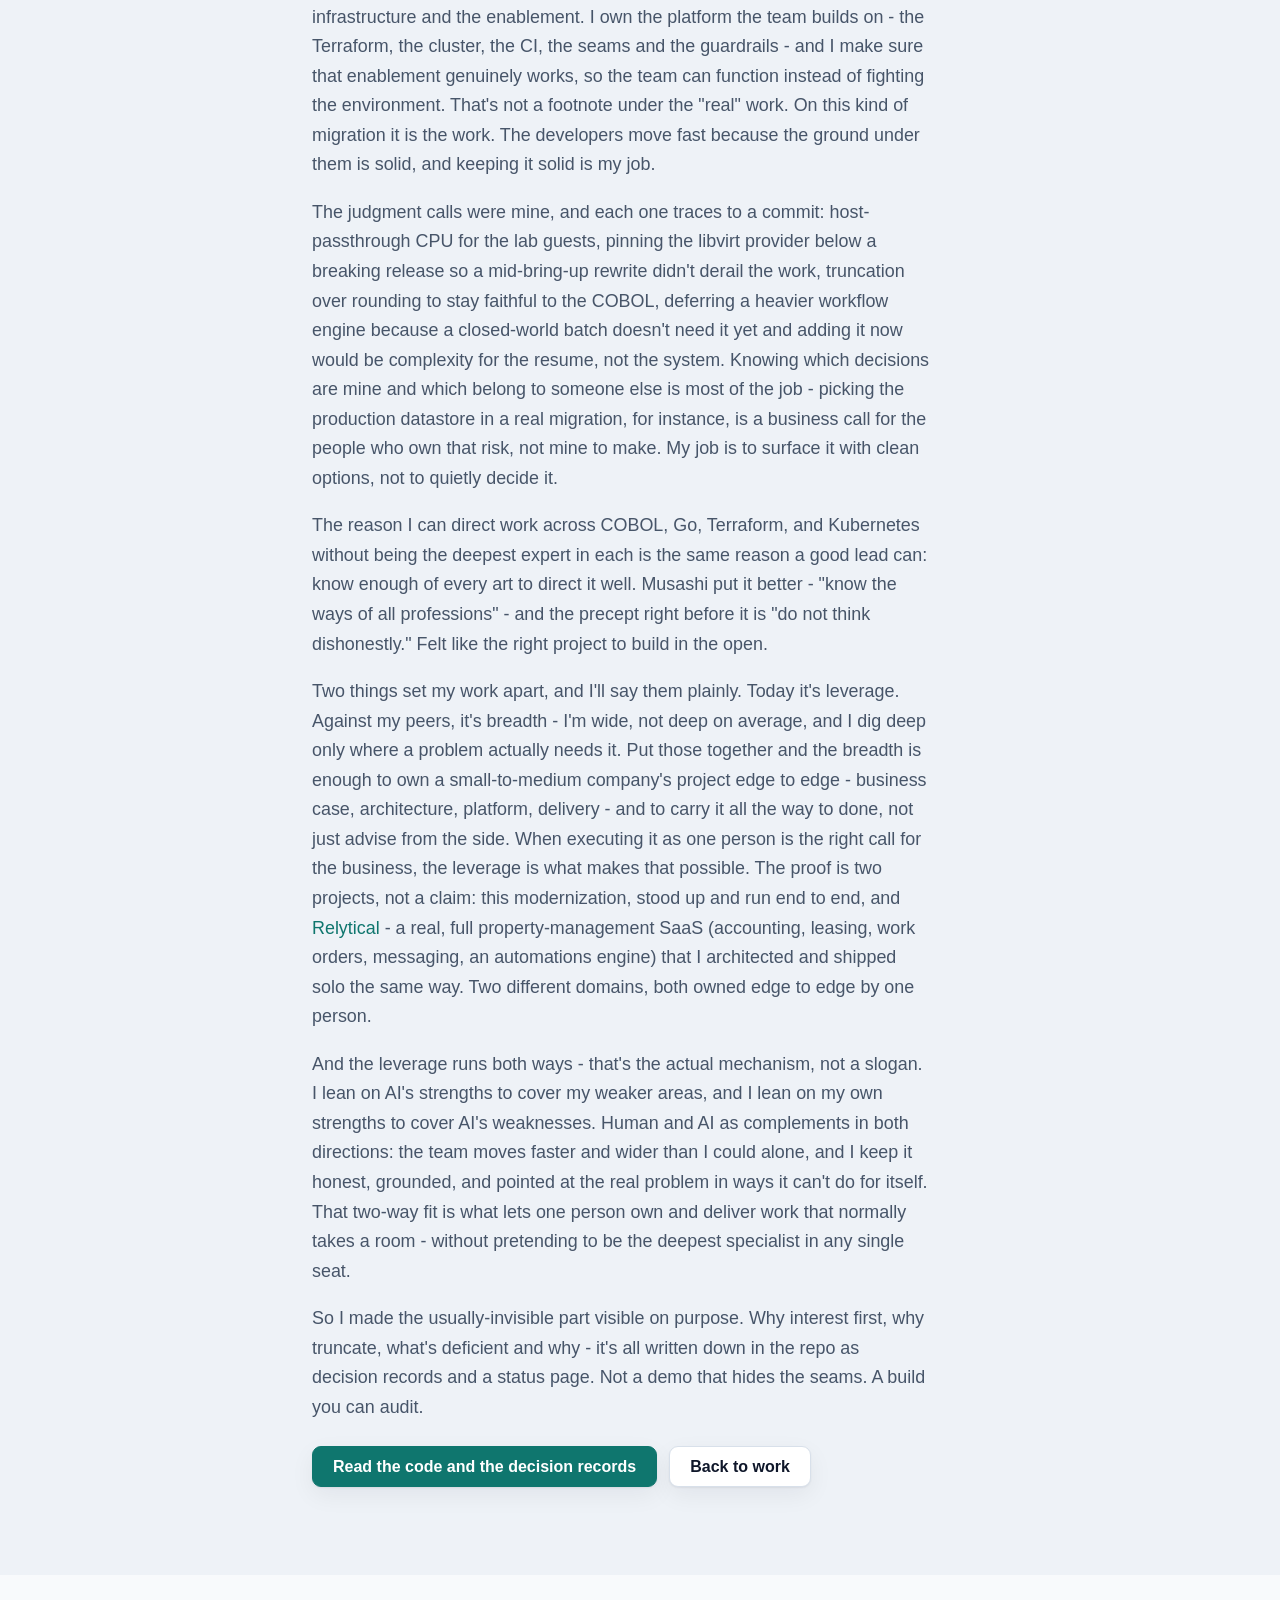
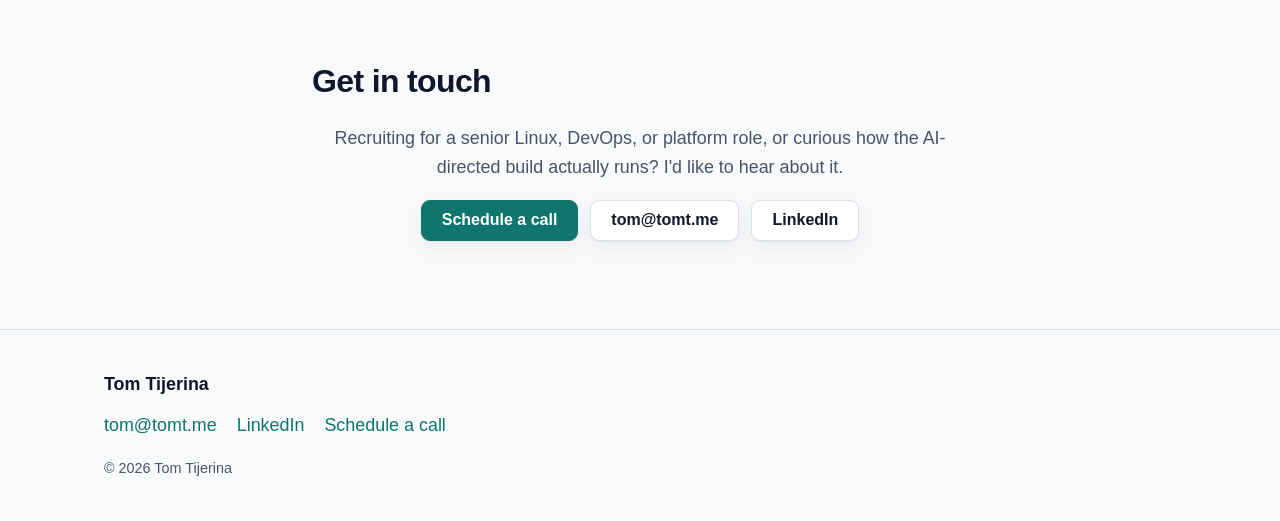
==== commit d1665ba2: "Finalize CardSys story page and add site-wide round avatar brand mark WHY: The published CardSys cas" ====
--- a/cardsys-modernization.html
+++ b/cardsys-modernization.html
@@ -95,7 +95,12 @@
 
   <header class="site-header">
     <nav class="nav" aria-label="Primary">
-      <a class="nav__brand" href="/" aria-label="Tom Tijerina — home">TT</a>
+      <div class="nav__brand-group">
+        <a class="brand-avatar-link" href="/" aria-label="Tom Tijerina — home">
+          <img class="brand-avatar" src="/hero.jpg" width="40" height="40" alt="Tom Tijerina" />
+        </a>
+        <a class="nav__brand" href="/" aria-label="Tom Tijerina — home">TT</a>
+      </div>
       <ul class="nav__links">
         <li><a href="/#work">Work</a></li>
         <li><a href="/#video">Video</a></li>
@@ -308,6 +313,26 @@
             before it is "do not think dishonestly." Felt like the right project to build in the open.
           </p>
           <p>
+            Two things set my work apart, and I'll say them plainly. Today it's leverage. Against my
+            peers, it's breadth - I'm wide, not deep on average, and I dig deep only where a problem
+            actually needs it. Put those together and the breadth is enough to own a small-to-medium
+            company's project edge to edge - business case, architecture, platform, delivery - and to
+            carry it all the way to done, not just advise from the side. When executing it as one
+            person is the right call for the business, the leverage is what makes that possible. The
+            proof is two projects, not a claim: this modernization, stood up and run end to end, and
+            <a href="/#work">Relytical</a> - a real, full property-management SaaS (accounting, leasing,
+            work orders, messaging, an automations engine) that I architected and shipped solo the same
+            way. Two different domains, both owned edge to edge by one person.
+          </p>
+          <p>
+            And the leverage runs both ways - that's the actual mechanism, not a slogan. I lean on AI's
+            strengths to cover my weaker areas, and I lean on my own strengths to cover AI's weaknesses.
+            Human and AI as complements in both directions: the team moves faster and wider than I could
+            alone, and I keep it honest, grounded, and pointed at the real problem in ways it can't do
+            for itself. That two-way fit is what lets one person own and deliver work that normally takes
+            a room - without pretending to be the deepest specialist in any single seat.
+          </p>
+          <p>
             So I made the usually-invisible part visible on purpose. Why interest first, why truncate,
             what's deficient and why - it's all written down in the repo as decision records and a status
             page. Not a demo that hides the seams. A build you can audit.
--- a/styles.css
+++ b/styles.css
@@ -141,6 +141,21 @@
   padding: .3rem .55rem;
 }
 .nav__brand:hover { text-decoration: none; border-color: var(--accent); }
+
+/* Round mini-avatar brand mark, recurring in the header on every page */
+.nav__brand-group { display: flex; align-items: center; gap: .6rem; }
+.brand-avatar-link { display: inline-flex; border-radius: 50%; line-height: 0; }
+.brand-avatar {
+  width: 40px;
+  height: 40px;
+  border-radius: 50%;
+  object-fit: cover;
+  border: 1.5px solid var(--border);
+  box-shadow: var(--shadow);
+  transition: border-color .12s ease;
+}
+.brand-avatar-link:hover .brand-avatar { border-color: var(--accent); }
+
 .nav__links {
   display: flex;
   gap: clamp(.9rem, 3vw, 1.8rem);
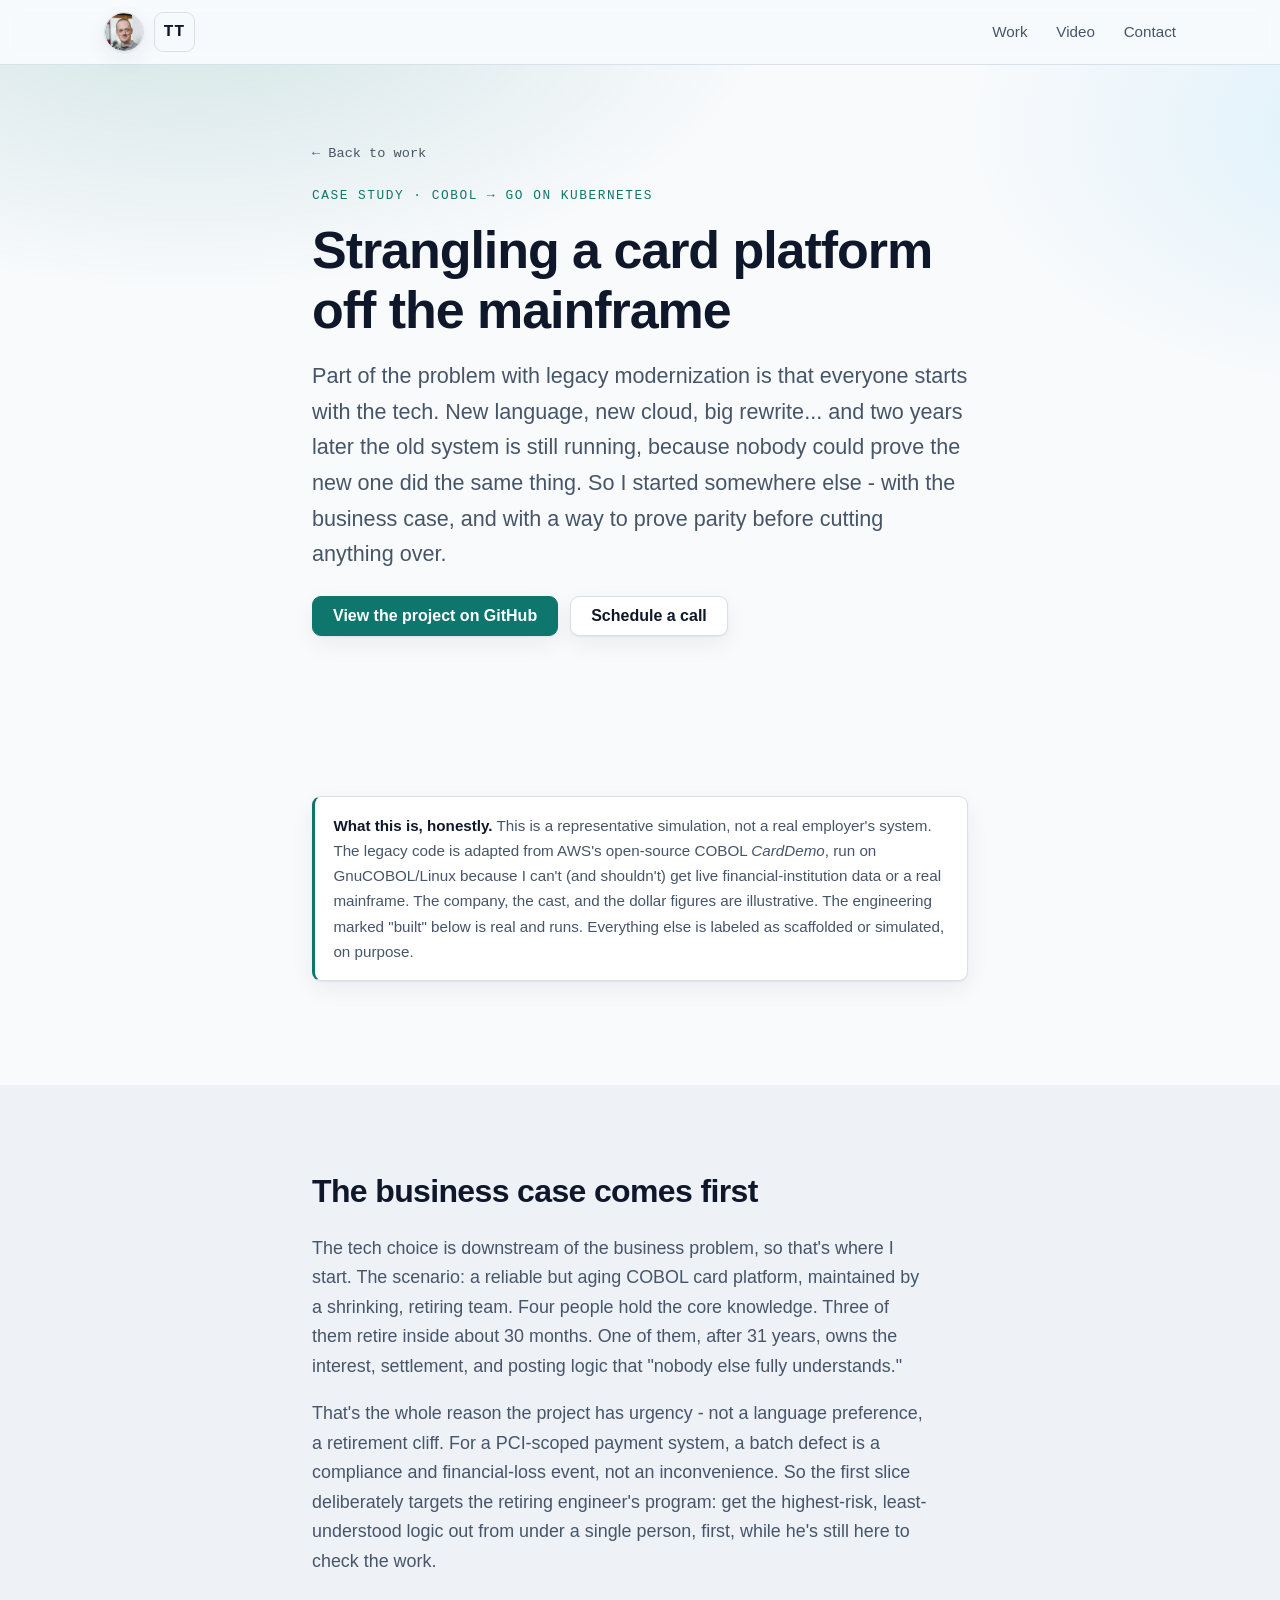
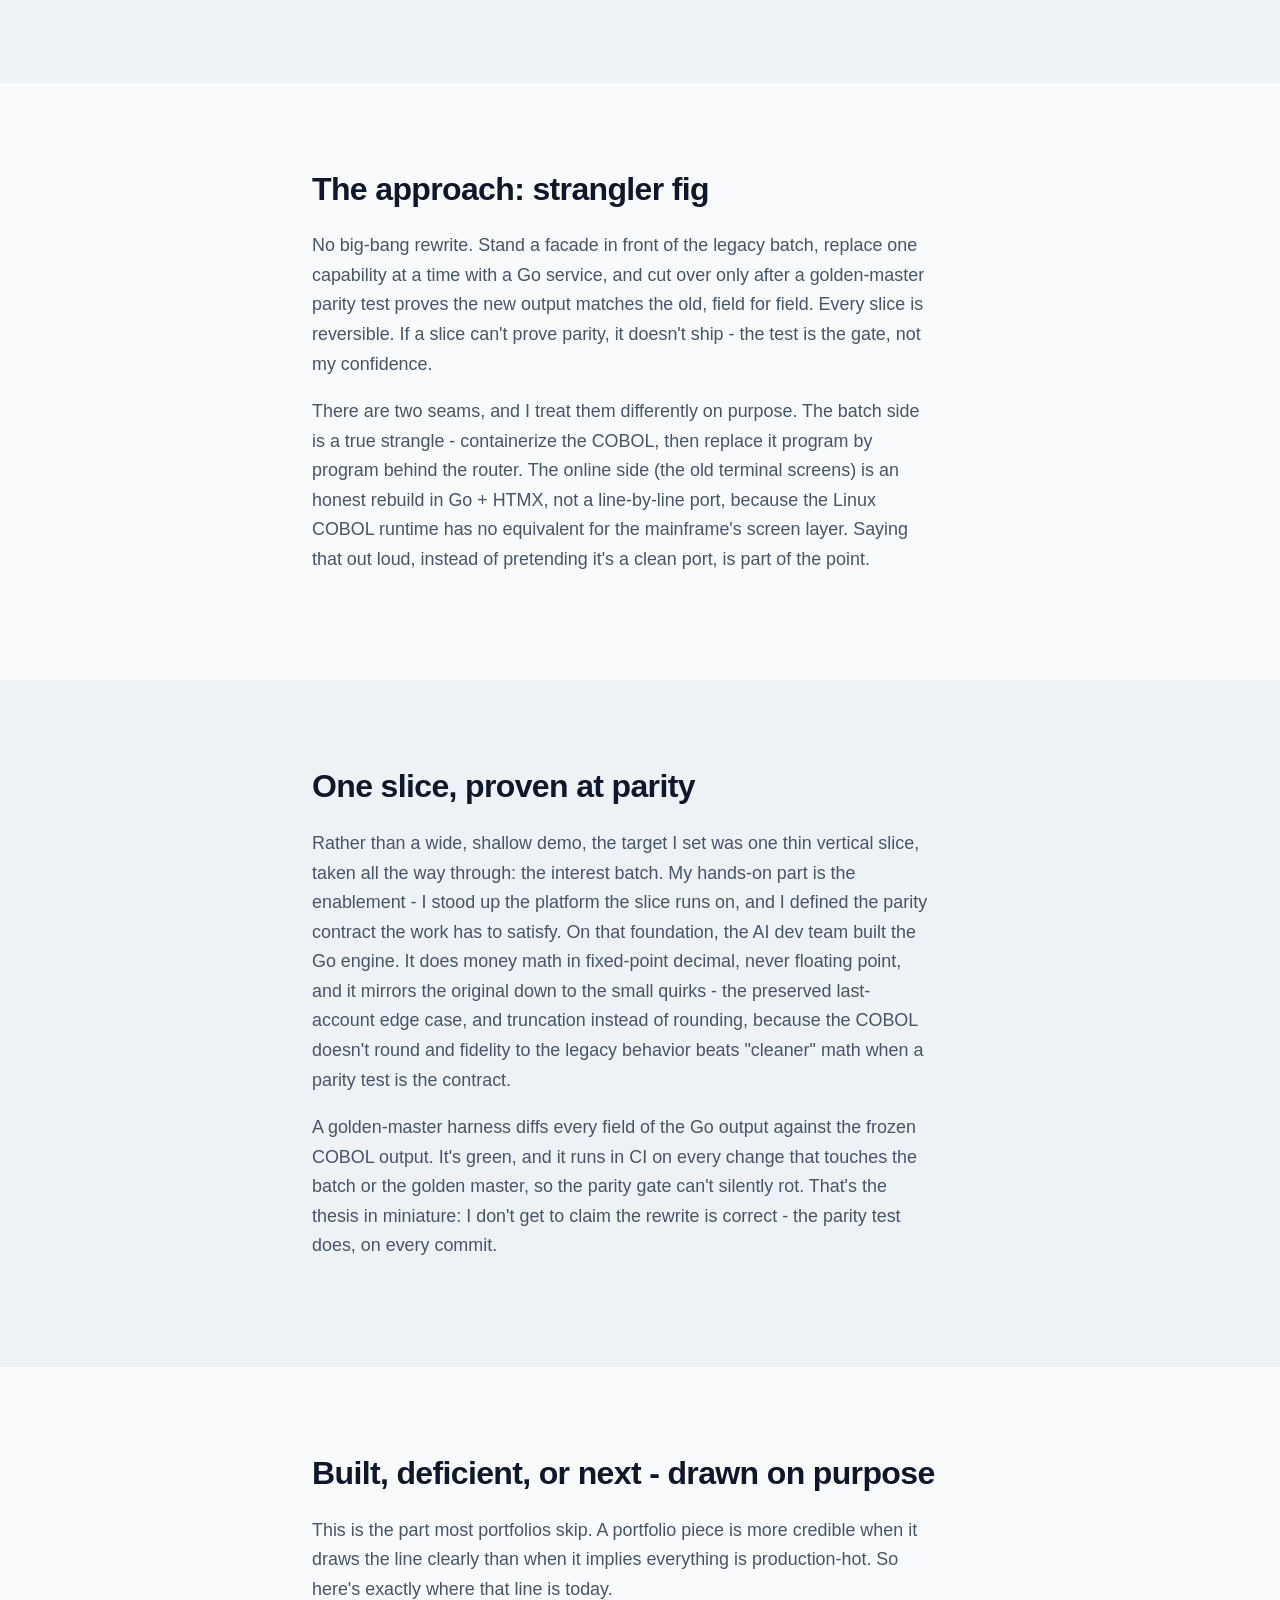
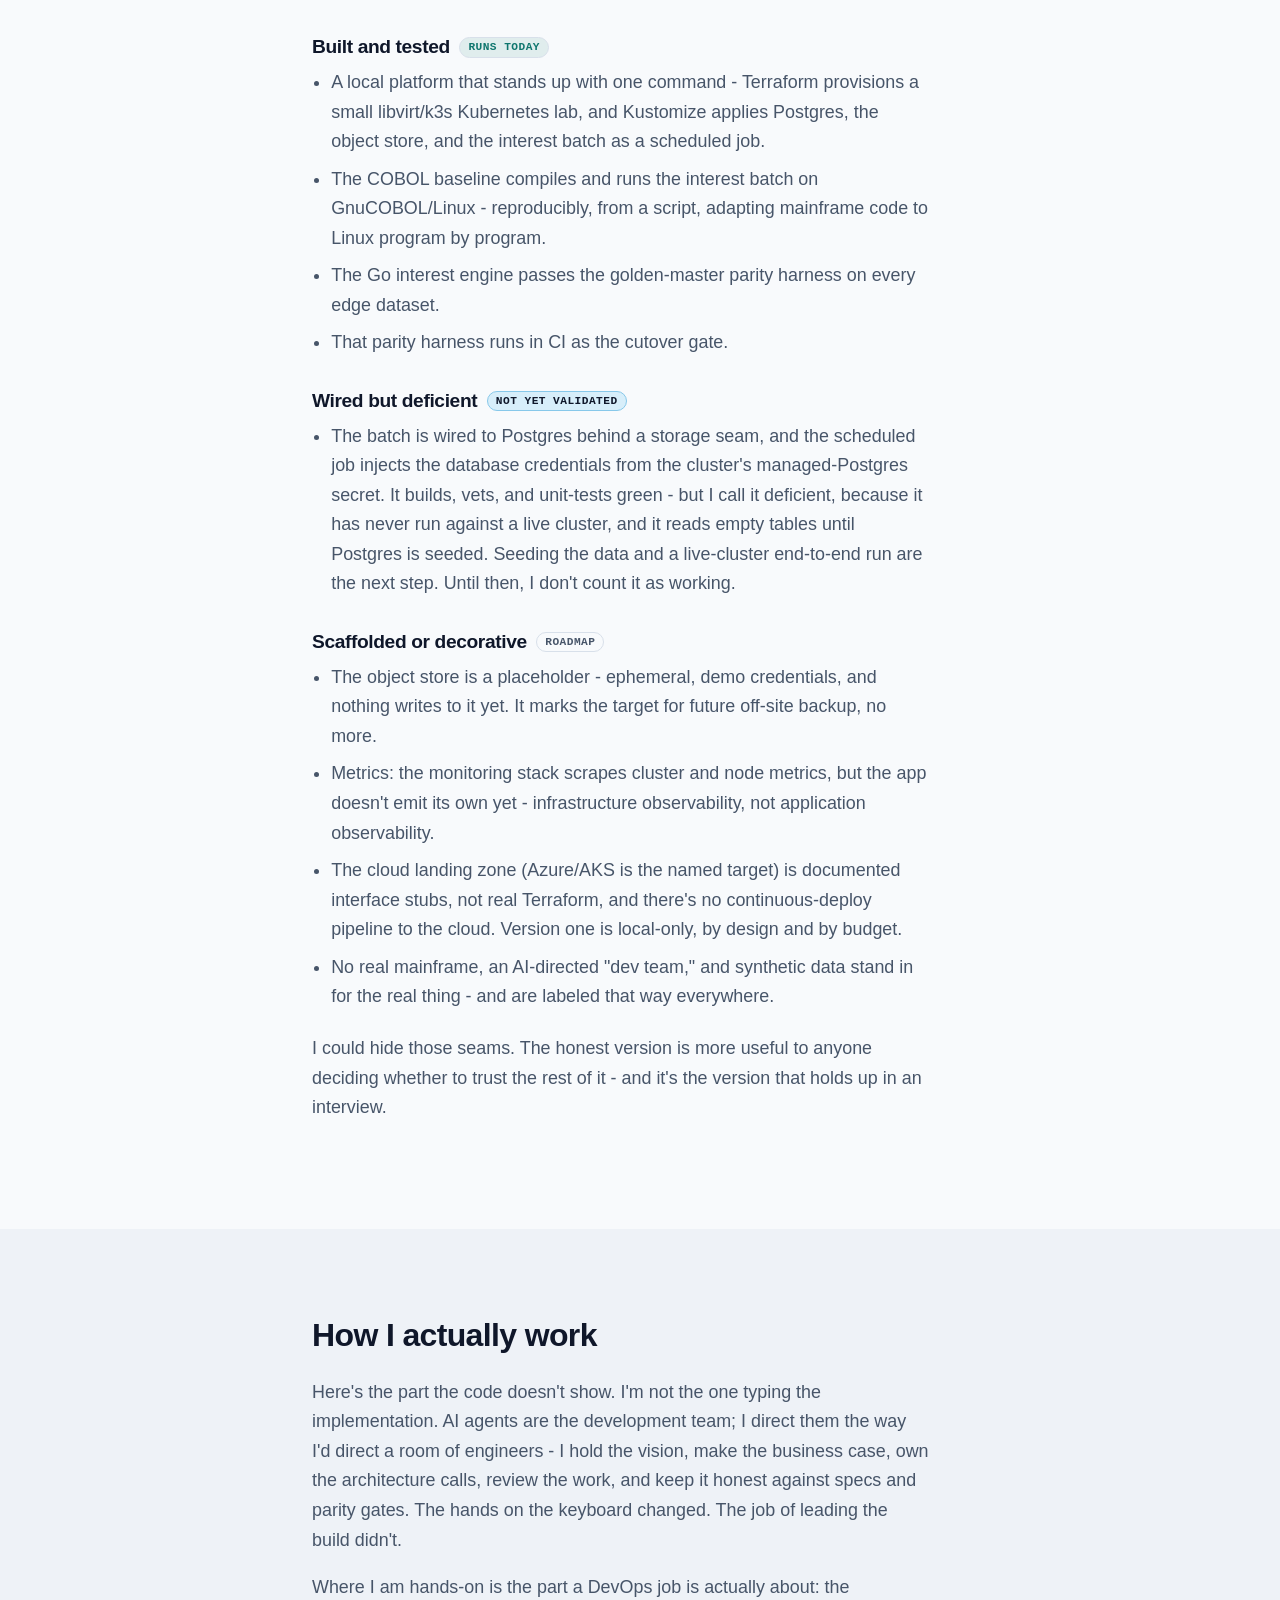
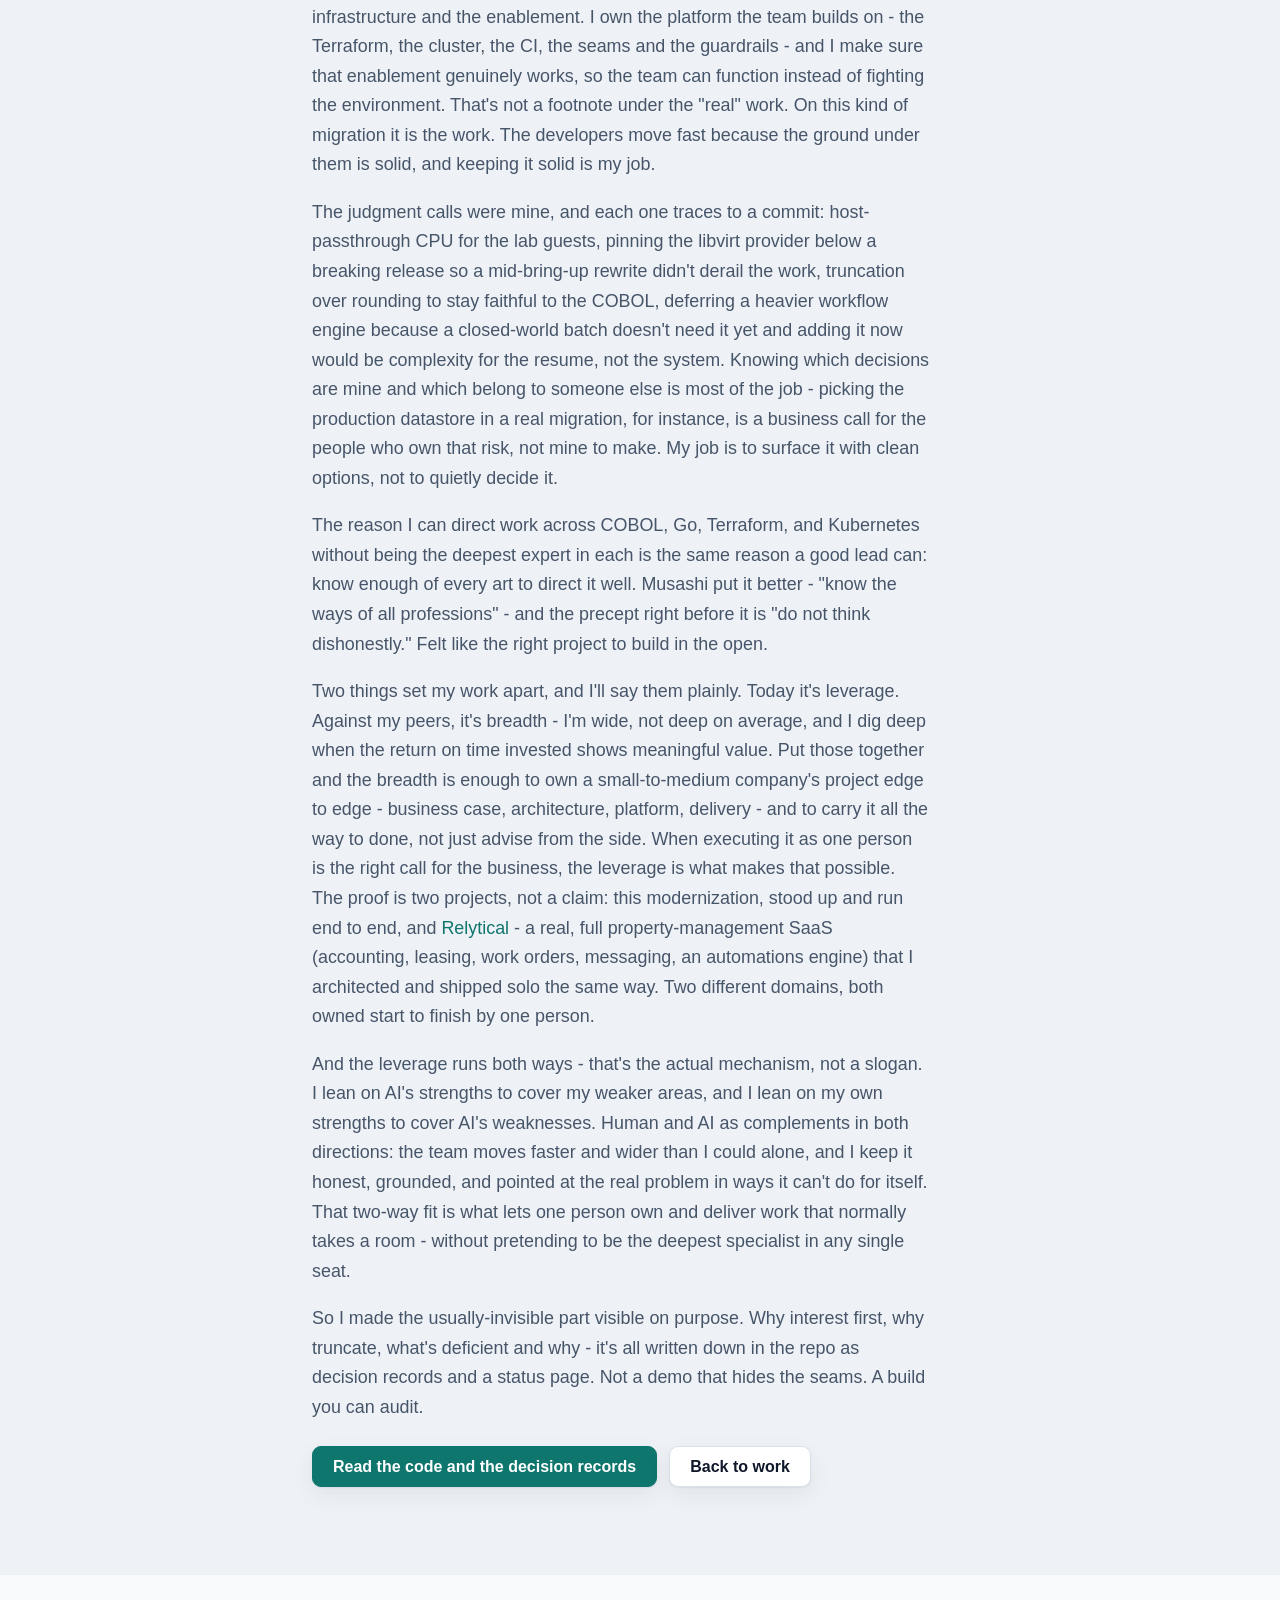
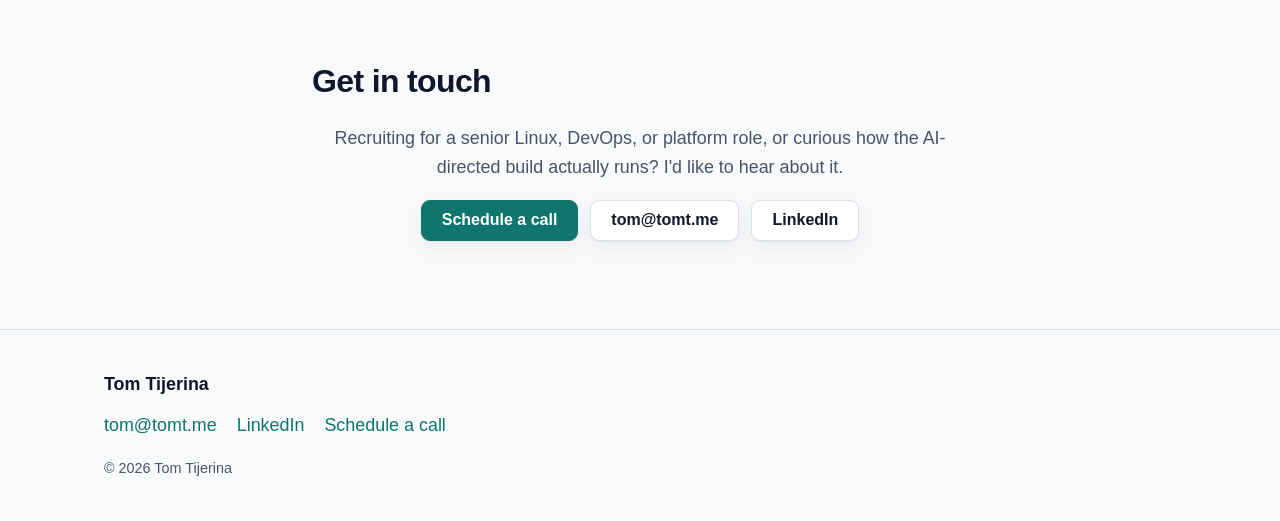
==== commit 15c35455: "Sync story text to final draft; ship a real transparent round avatar WHY: Two reasons, both about ma" ====
--- a/cardsys-modernization.html
+++ b/cardsys-modernization.html
@@ -97,7 +97,7 @@
     <nav class="nav" aria-label="Primary">
       <div class="nav__brand-group">
         <a class="brand-avatar-link" href="/" aria-label="Tom Tijerina — home">
-          <img class="brand-avatar" src="/hero.jpg" width="40" height="40" alt="Tom Tijerina" />
+          <img class="brand-avatar" src="/avatar.png" width="40" height="40" alt="Tom Tijerina" />
         </a>
         <a class="nav__brand" href="/" aria-label="Tom Tijerina — home">TT</a>
       </div>
@@ -314,15 +314,15 @@
           </p>
           <p>
             Two things set my work apart, and I'll say them plainly. Today it's leverage. Against my
-            peers, it's breadth - I'm wide, not deep on average, and I dig deep only where a problem
-            actually needs it. Put those together and the breadth is enough to own a small-to-medium
+            peers, it's breadth - I'm wide, not deep on average, and I dig deep when the return on time
+            invested shows meaningful value. Put those together and the breadth is enough to own a small-to-medium
             company's project edge to edge - business case, architecture, platform, delivery - and to
             carry it all the way to done, not just advise from the side. When executing it as one
             person is the right call for the business, the leverage is what makes that possible. The
             proof is two projects, not a claim: this modernization, stood up and run end to end, and
             <a href="/#work">Relytical</a> - a real, full property-management SaaS (accounting, leasing,
             work orders, messaging, an automations engine) that I architected and shipped solo the same
-            way. Two different domains, both owned edge to edge by one person.
+            way. Two different domains, both owned start to finish by one person.
           </p>
           <p>
             And the leverage runs both ways - that's the actual mechanism, not a slogan. I lean on AI's
